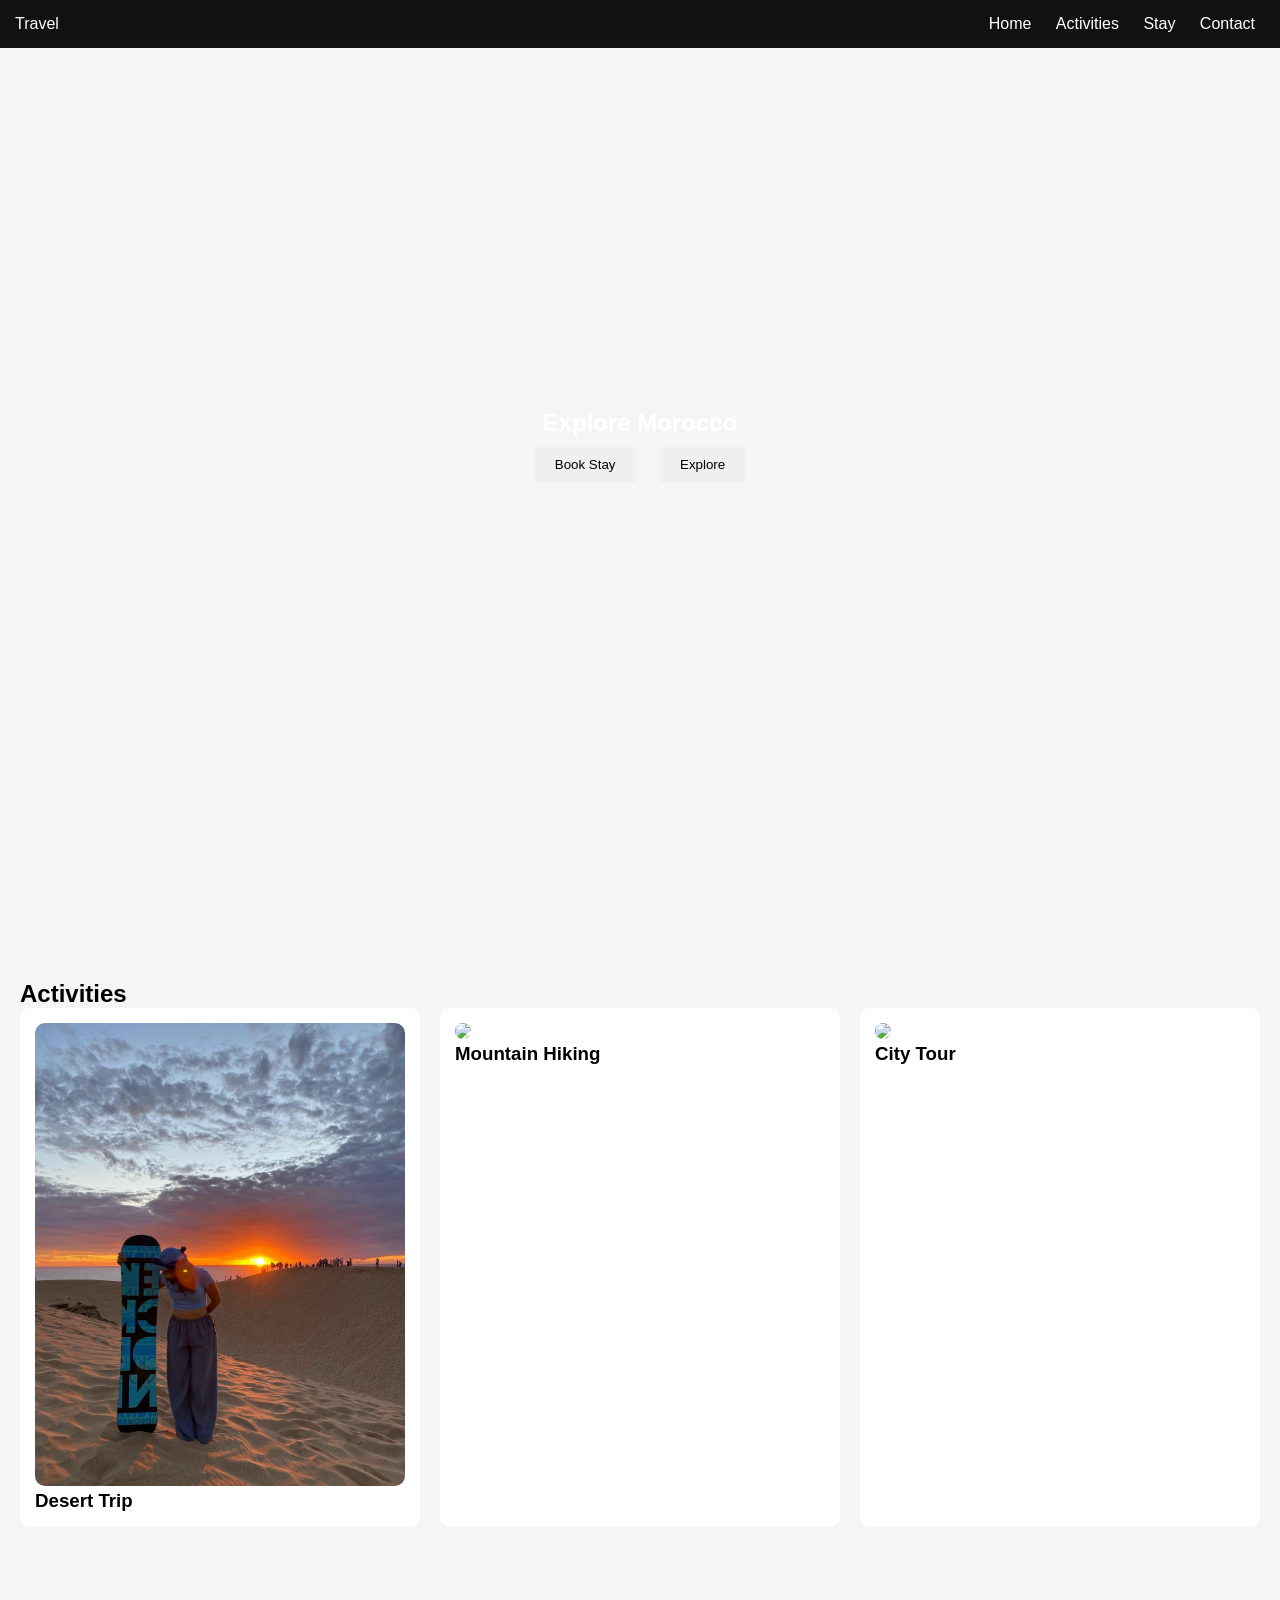
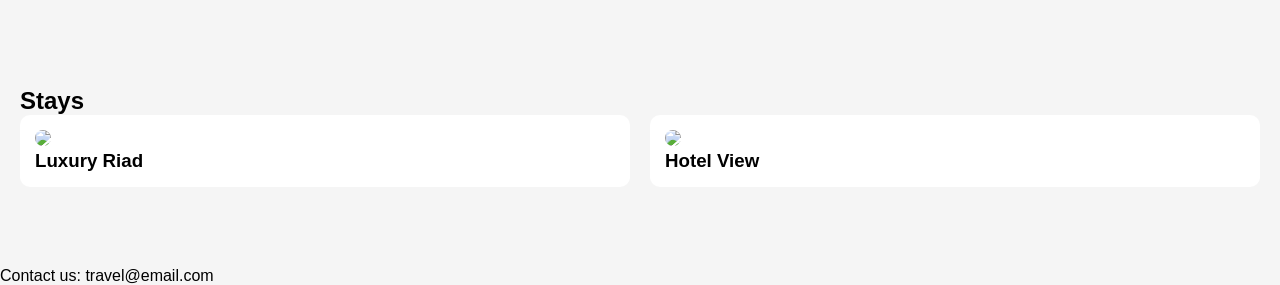
==== index.html @ 61ca1103 "Add files via upload" ====
<!DOCTYPE html>
<html lang="en">
    <head>
        <meta charset="UTF-8" />
        <meta name="viewport" content="width=device-width, initial-scale=1.0"/>
        <title>imouzzer</title>
        <link rel="stylesheet" href="style.css">
    </head>
    <body>
        
        <!-- NAVBAR -->
        <header>
            <div class="logo">Travel</div>
            <div class="menu-btn" onclick="toggleMenu()">☰</div>
            <nav id="nav">
                <a href="#home">Home</a>
                <a href="#activities">Activities</a>
                <a href="#stays">Stay</a>
                <a href="#contact">Contact</a>
            </nav>
        </header>
        
        <!-- HERO SECTION -->
        <section id="home" class="hero">
            <video autoplay muted loop class="hero-video">
                <source src="hero-video.mp4" type="video/mp4">
            </video>
        
          <div class="hero-content">
            <h1>Explore Morocco</h1>
            <button>Book Stay</button>
            <button>Explore</button>
          </div>
        </section>
        
        <!-- ACTIVITIES -->
        <section id="activities">
          <h2>Activities</h2>
          <div class="grid" id="activitiesList"></div>
        </section>
        
        <!-- STAYS -->
        <section id="stays">
          <h2>Stays</h2>
          <div class="grid" id="staysList"></div>
        </section>
        
        <!-- CONTACT -->
        <footer id="contact">
          <p>Contact us: travel@email.com</p>
        </footer>
        
        <script src="script.js"></script>
    </body>
</html>
---- style.css ----
*{
  margin:0;
  padding:0;
  box-sizing:border-box;
  font-family:Arial;
}

body{
  background:#f5f5f5;
}

/* HEADER */
header{
  display:flex;
  justify-content:space-between;
  align-items:center;
  padding:15px;
  background:#111;
  color:white;
  position:fixed;
  width:100%;
  top:0;
  z-index:1000;
}

nav a{
  color:white;
  margin:0 10px;
  text-decoration:none;
}

/* MOBILE MENU */
.menu-btn{
  display:none;
  font-size:25px;
  cursor:pointer;
}

@media(max-width:768px){
  nav{
    display:none;
    position:absolute;
    top:60px;
    right:0;
    background:#111;
    flex-direction:column;
    width:200px;
    padding:10px;
  }

  nav a{
    display:block;
    margin:10px 0;
  }

  .menu-btn{
    display:block;
  }
}

/* HERO */
.hero{
  height:100vh;
  position:relative;
  display:flex;
  align-items:center;
  justify-content:center;
  color:white;
  text-align:center;
  overflow:hidden;
}

.hero-video{
  position:absolute;
  width:100%;
  height:100%;
  object-fit:cover;
  z-index:-1;
}

.hero-content button{
  padding:10px 20px;
  margin:10px;
  border:none;
  cursor:pointer;
}

/* SECTIONS */
section{
  padding:80px 20px;
}

.grid{
  display:grid;
  grid-template-columns:repeat(auto-fit, minmax(250px,1fr));
  gap:20px;
}

.card{
  background:white;
  padding:15px;
  border-radius:10px;
}

.card img{
  width:100%;
  border-radius:10px;
}
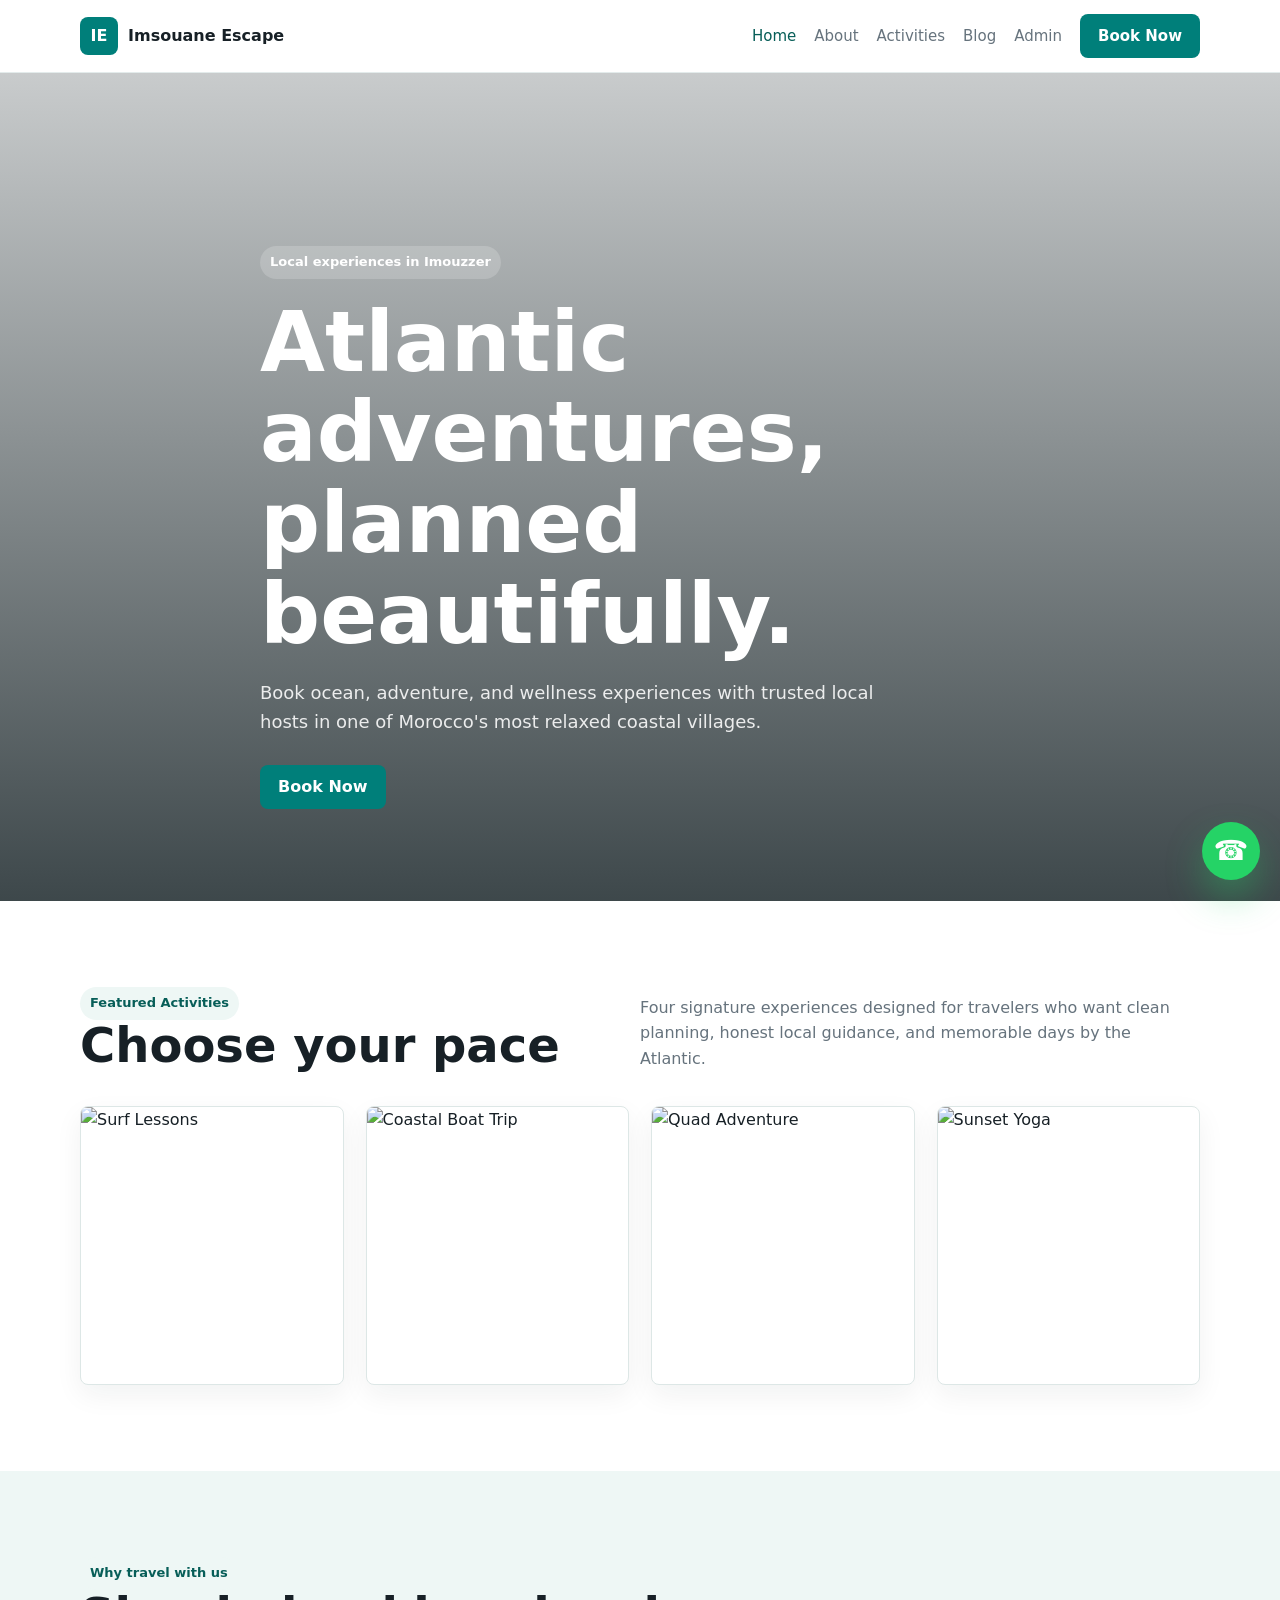
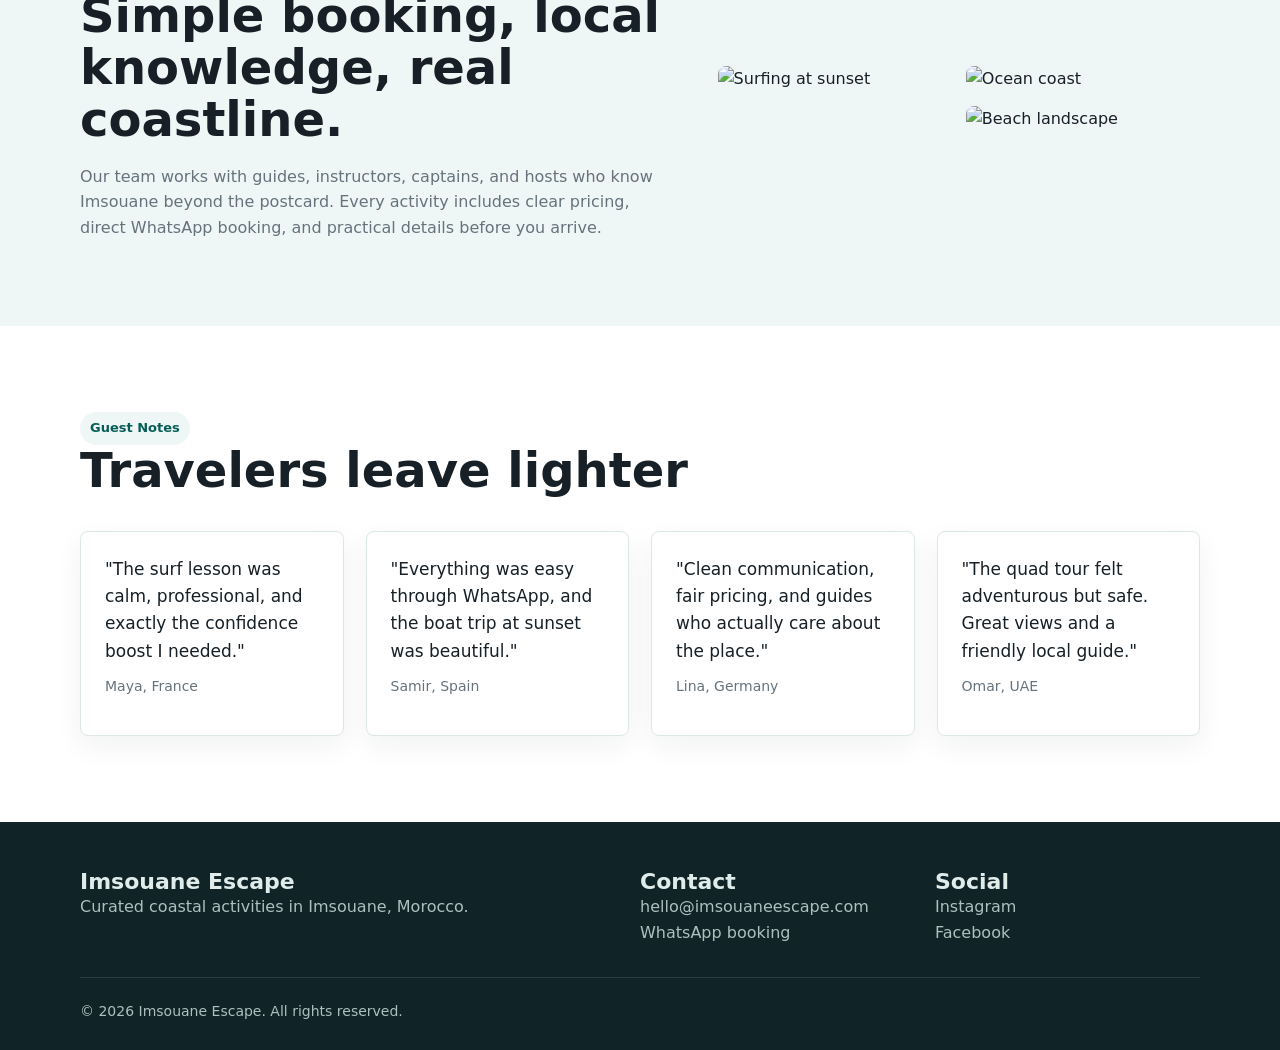
==== commit 9c45b7d9: "Add files via upload" ====
--- a/index.html
+++ b/index.html
@@ -1,55 +1,101 @@
-<!DOCTYPE html>
+<!doctype html>
 <html lang="en">
     <head>
-        <meta charset="UTF-8" />
-        <meta name="viewport" content="width=device-width, initial-scale=1.0"/>
-        <title>imouzzer</title>
-        <link rel="stylesheet" href="style.css">
+        <meta charset="utf-8">
+        <meta name="viewport" content="width=device-width, initial-scale=1">
+        <title>IMOUZZEE | Tours and Coastal Adventures</title>
+        <meta name="description" content="Book surf lessons, boat trips, quad adventures, and sunset yoga in Imsouane with local guides.">
+        <meta property="og:title" content="Imsouane Escape">
+        <meta property="og:description" content="Modern tourism experiences in Imsouane, Morocco.">
+        <meta property="og:type" content="website">
+        <link rel="preconnect" href="https://images.unsplash.com">
+        <link rel="stylesheet" href="styles.css">
     </head>
     <body>
-        
-        <!-- NAVBAR -->
-        <header>
-            <div class="logo">Travel</div>
-            <div class="menu-btn" onclick="toggleMenu()">☰</div>
-            <nav id="nav">
-                <a href="#home">Home</a>
-                <a href="#activities">Activities</a>
-                <a href="#stays">Stay</a>
-                <a href="#contact">Contact</a>
-            </nav>
+        <header class="nav">
+            <div class="container nav-inner">
+                <a class="brand" href="index.html"><span class="brand-mark">IE</span><span data-business-name>Imouzzer Escape</span></a>
+                <button class="menu-btn" aria-label="Open menu">☰</button>
+                <nav class="nav-links">
+                    <a href="index.html">Home</a>
+                    <a href="about.html">About</a>
+                    <a href="activities.html">Activities</a>
+                    <a href="blog.html">Blog</a>
+                    <a href="admin.html">Admin</a>
+                    <a class="btn" data-whatsapp target="_blank" rel="noopener">Book Now</a>
+                </nav>
+            </div>
         </header>
-        
-        <!-- HERO SECTION -->
-        <section id="home" class="hero">
-            <video autoplay muted loop class="hero-video">
-                <source src="hero-video.mp4" type="video/mp4">
-            </video>
-        
-          <div class="hero-content">
-            <h1>Explore Morocco</h1>
-            <button>Book Stay</button>
-            <button>Explore</button>
-          </div>
-        </section>
-        
-        <!-- ACTIVITIES -->
-        <section id="activities">
-          <h2>Activities</h2>
-          <div class="grid" id="activitiesList"></div>
-        </section>
-        
-        <!-- STAYS -->
-        <section id="stays">
-          <h2>Stays</h2>
-          <div class="grid" id="staysList"></div>
-        </section>
-        
-        <!-- CONTACT -->
-        <footer id="contact">
-          <p>Contact us: travel@email.com</p>
+
+        <main>
+            <section class="hero">
+                <div class="container hero-content">
+                    <span class="eyebrow">Local experiences in Imouzzer</span>
+                    <h1>Atlantic adventures, planned beautifully.</h1>
+                    <p>Book ocean, adventure, and wellness experiences with trusted local hosts in one of Morocco's most relaxed coastal villages.</p>
+                    <a class="btn" data-whatsapp target="_blank" rel="noopener">Book Now</a>
+                </div>
+            </section>
+
+            <section class="section">
+                <div class="container">
+                    <div class="section-head">
+                        <div>
+                            <span class="eyebrow">Featured Activities</span>
+                            <h2>Choose your pace</h2>
+                        </div>
+                        <p>Four signature experiences designed for travelers who want clean planning, honest local guidance, and memorable days by the Atlantic.</p>
+                    </div>
+                    <div class="grid" data-featured-activities></div>
+                </div>
+            </section>
+
+            <section class="section alt">
+                <div class="container split">
+                    <div>
+                        <span class="eyebrow">Why travel with us</span>
+                        <h2>Simple booking, local knowledge, real coastline.</h2>
+                        <p style="margin-top:18px">Our team works with guides, instructors, captains, and hosts who know Imsouane beyond the postcard. Every activity includes clear pricing, direct WhatsApp booking, and practical details before you arrive.</p>
+                    </div>
+                    <div class="image-stack fade-in">
+                        <figure><img src="https://images.unsplash.com/photo-1455729552865-3658a5d39692?auto=format&fit=crop&w=900&q=80" alt="Surfing at sunset" loading="lazy"></figure>
+                        <figure><img src="https://images.unsplash.com/photo-1507525428034-b723cf961d3e?auto=format&fit=crop&w=900&q=80" alt="Ocean coast" loading="lazy"></figure>
+                        <figure><img src="https://images.unsplash.com/photo-1520454974749-611b7248ffdb?auto=format&fit=crop&w=900&q=80" alt="Beach landscape" loading="lazy"></figure>
+                    </div>
+                </div>
+            </section>
+
+            <section class="section">
+            <div class="container">
+                <div class="section-head">
+                <div>
+                    <span class="eyebrow">Guest Notes</span>
+                    <h2>Travelers leave lighter</h2>
+                </div>
+                </div>
+                <div class="grid">
+                <article class="card testimonial fade-in"><p>"The surf lesson was calm, professional, and exactly the confidence boost I needed."</p><div class="meta">Maya, France</div></article>
+                <article class="card testimonial fade-in"><p>"Everything was easy through WhatsApp, and the boat trip at sunset was beautiful."</p><div class="meta">Samir, Spain</div></article>
+                <article class="card testimonial fade-in"><p>"Clean communication, fair pricing, and guides who actually care about the place."</p><div class="meta">Lina, Germany</div></article>
+                <article class="card testimonial fade-in"><p>"The quad tour felt adventurous but safe. Great views and a friendly local guide."</p><div class="meta">Omar, UAE</div></article>
+                </div>
+            </div>
+            </section>
+        </main>
+
+        <footer class="footer">
+            <div class="container">
+            <div class="footer-grid">
+                <div><h3 data-business-name>Imsouane Escape</h3><p>Curated coastal activities in <span data-business-location>Imsouane, Morocco</span>.</p></div>
+                <div><h3>Contact</h3><p data-business-email>hello@imsouaneescape.com</p><p><a data-whatsapp target="_blank" rel="noopener">WhatsApp booking</a></p></div>
+                <div><h3>Social</h3><p><a data-instagram>Instagram</a></p><p><a data-facebook>Facebook</a></p></div>
+            </div>
+            <div class="footer-bottom">© 2026 <span data-business-name>Imsouane Escape</span>. All rights reserved.</div>
+            </div>
         </footer>
-        
-        <script src="script.js"></script>
+
+        <a class="whatsapp-float" data-whatsapp target="_blank" rel="noopener" aria-label="Book on WhatsApp">☎</a>
+        <script src="data.js"></script>
+        <script src="app.js"></script>
     </body>
 </html>
--- a/styles.css
+++ b/styles.css
@@ -0,0 +1,589 @@
+:root {
+  --ink: #172026;
+  --muted: #66737d;
+  --line: #dde7e6;
+  --paper: #ffffff;
+  --mist: #eef7f5;
+  --ocean: #007f7a;
+  --ocean-dark: #075e58;
+  --coral: #ff7a59;
+  --sun: #f5b84b;
+  --shadow: 0 20px 50px rgba(23, 32, 38, .12);
+}
+
+* {
+  box-sizing: border-box;
+}
+
+html {
+  scroll-behavior: smooth;
+}
+
+body {
+  margin: 0;
+  color: var(--ink);
+  font-family: Inter, ui-sans-serif, system-ui, -apple-system, BlinkMacSystemFont, "Segoe UI", sans-serif;
+  background: var(--paper);
+  line-height: 1.6;
+}
+
+img {
+  display: block;
+  width: 100%;
+  height: 100%;
+  object-fit: cover;
+}
+
+a {
+  color: inherit;
+  text-decoration: none;
+}
+
+.container {
+  width: min(1120px, calc(100% - 32px));
+  margin: 0 auto;
+}
+
+.nav {
+  position: sticky;
+  top: 0;
+  z-index: 50;
+  background: rgba(255, 255, 255, .9);
+  border-bottom: 1px solid rgba(221, 231, 230, .8);
+  backdrop-filter: blur(16px);
+}
+
+.nav-inner {
+  min-height: 72px;
+  display: flex;
+  align-items: center;
+  justify-content: space-between;
+  gap: 24px;
+}
+
+.brand {
+  display: inline-flex;
+  align-items: center;
+  gap: 10px;
+  font-weight: 800;
+  letter-spacing: 0;
+}
+
+.brand-mark {
+  width: 38px;
+  height: 38px;
+  display: grid;
+  place-items: center;
+  color: #fff;
+  background: var(--ocean);
+  border-radius: 8px;
+}
+
+.nav-links {
+  display: flex;
+  align-items: center;
+  gap: 18px;
+  color: var(--muted);
+  font-size: 15px;
+}
+
+.nav-links a:hover,
+.nav-links a.active {
+  color: var(--ocean-dark);
+}
+
+.menu-btn {
+  display: none;
+  width: 42px;
+  height: 42px;
+  border: 1px solid var(--line);
+  background: #fff;
+  border-radius: 8px;
+  font-size: 22px;
+}
+
+.btn {
+  display: inline-flex;
+  align-items: center;
+  justify-content: center;
+  min-height: 44px;
+  padding: 0 18px;
+  border: 0;
+  border-radius: 8px;
+  background: var(--ocean);
+  color: #fff;
+  font-weight: 750;
+  cursor: pointer;
+  transition: transform .2s ease, background .2s ease, box-shadow .2s ease;
+}
+
+.btn:hover {
+  background: var(--ocean-dark);
+  box-shadow: 0 12px 30px rgba(0, 127, 122, .24);
+  transform: translateY(-2px);
+}
+
+.btn.secondary {
+  background: #fff;
+  color: var(--ocean-dark);
+  border: 1px solid var(--line);
+}
+
+.hero {
+  min-height: calc(100vh - 72px);
+  display: grid;
+  align-items: end;
+  color: #fff;
+  background:
+    linear-gradient(180deg, rgba(7, 20, 24, .22), rgba(7, 20, 24, .78)),
+    url("https://images.unsplash.com/photo-1519046904884-53103b34b206?auto=format&fit=crop&w=1800&q=82") center/cover;
+}
+
+.hero-content {
+  width: min(760px, 100%);
+  padding: 120px 0 92px;
+}
+
+.eyebrow {
+  display: inline-flex;
+  color: var(--ocean-dark);
+  background: var(--mist);
+  padding: 6px 10px;
+  border-radius: 999px;
+  font-size: 13px;
+  font-weight: 800;
+}
+
+.hero .eyebrow {
+  color: #fff;
+  background: rgba(255, 255, 255, .18);
+}
+
+h1,
+h2,
+h3 {
+  margin: 0;
+  line-height: 1.08;
+  letter-spacing: 0;
+}
+
+h1 {
+  margin-top: 18px;
+  font-size: clamp(42px, 8vw, 84px);
+}
+
+h2 {
+  font-size: clamp(30px, 4vw, 48px);
+}
+
+h3 {
+  font-size: 22px;
+}
+
+p {
+  margin: 0;
+  color: var(--muted);
+}
+
+.hero p {
+  max-width: 640px;
+  margin: 20px 0 28px;
+  color: rgba(255, 255, 255, .88);
+  font-size: 18px;
+}
+
+.section {
+  padding: 86px 0;
+}
+
+.section.alt {
+  background: var(--mist);
+}
+
+.section-head {
+  display: flex;
+  align-items: end;
+  justify-content: space-between;
+  gap: 28px;
+  margin-bottom: 34px;
+}
+
+.section-head p {
+  max-width: 560px;
+}
+
+.grid {
+  display: grid;
+  grid-template-columns: repeat(4, 1fr);
+  gap: 22px;
+}
+
+.card {
+  background: #fff;
+  border: 1px solid var(--line);
+  border-radius: 8px;
+  overflow: hidden;
+  box-shadow: 0 10px 28px rgba(23, 32, 38, .06);
+  transition: transform .2s ease, box-shadow .2s ease;
+}
+
+.card:hover {
+  transform: translateY(-4px);
+  box-shadow: var(--shadow);
+}
+
+.card-media {
+  aspect-ratio: 4 / 3;
+  background: var(--mist);
+}
+
+.card-body {
+  padding: 18px;
+}
+
+.meta {
+  display: flex;
+  align-items: center;
+  flex-wrap: wrap;
+  gap: 10px;
+  margin: 10px 0 14px;
+  color: var(--muted);
+  font-size: 14px;
+}
+
+.price {
+  color: var(--ocean-dark);
+  font-weight: 850;
+}
+
+.card-actions {
+  display: flex;
+  gap: 10px;
+  margin-top: 18px;
+}
+
+.card-actions .btn {
+  flex: 1;
+  padding-inline: 12px;
+}
+
+.split {
+  display: grid;
+  grid-template-columns: 1.1fr .9fr;
+  gap: 48px;
+  align-items: center;
+}
+
+.image-stack {
+  display: grid;
+  grid-template-columns: 1fr 1fr;
+  gap: 14px;
+}
+
+.image-stack figure,
+.gallery figure {
+  margin: 0;
+  overflow: hidden;
+  border-radius: 8px;
+  background: var(--mist);
+}
+
+.image-stack figure:first-child {
+  grid-row: span 2;
+}
+
+.testimonial {
+  padding: 24px;
+}
+
+.testimonial p {
+  color: var(--ink);
+  font-size: 17px;
+}
+
+.footer {
+  color: #dfecea;
+  background: #102327;
+  padding: 48px 0 28px;
+}
+
+.footer-grid {
+  display: grid;
+  grid-template-columns: 2fr 1fr 1fr;
+  gap: 30px;
+}
+
+.footer p,
+.footer a {
+  color: #aebfbd;
+}
+
+.footer-bottom {
+  margin-top: 32px;
+  padding-top: 22px;
+  border-top: 1px solid rgba(255, 255, 255, .12);
+  color: #aebfbd;
+  font-size: 14px;
+}
+
+.whatsapp-float {
+  position: fixed;
+  right: 20px;
+  bottom: 20px;
+  z-index: 80;
+  width: 58px;
+  height: 58px;
+  display: grid;
+  place-items: center;
+  border-radius: 999px;
+  background: #25d366;
+  color: #fff;
+  font-size: 28px;
+  box-shadow: 0 18px 36px rgba(37, 211, 102, .35);
+}
+
+.page-hero {
+  padding: 86px 0 46px;
+  background: var(--mist);
+}
+
+.page-hero p {
+  max-width: 720px;
+  margin-top: 16px;
+  font-size: 18px;
+}
+
+.filters {
+  display: flex;
+  flex-wrap: wrap;
+  gap: 10px;
+  margin-bottom: 26px;
+}
+
+.filter-btn {
+  min-height: 38px;
+  padding: 0 14px;
+  border: 1px solid var(--line);
+  border-radius: 999px;
+  background: #fff;
+  color: var(--muted);
+  cursor: pointer;
+}
+
+.filter-btn.active {
+  color: #fff;
+  background: var(--ocean);
+  border-color: var(--ocean);
+}
+
+.gallery {
+  display: grid;
+  grid-template-columns: 2fr 1fr 1fr;
+  gap: 14px;
+}
+
+.gallery figure {
+  aspect-ratio: 4 / 3;
+}
+
+.gallery figure:first-child {
+  grid-row: span 2;
+  aspect-ratio: auto;
+}
+
+.detail-layout {
+  display: grid;
+  grid-template-columns: minmax(0, 1fr) 340px;
+  gap: 34px;
+  align-items: start;
+}
+
+.booking-panel,
+.admin-panel {
+  position: sticky;
+  top: 92px;
+  padding: 22px;
+  border: 1px solid var(--line);
+  border-radius: 8px;
+  background: #fff;
+  box-shadow: var(--shadow);
+}
+
+.facts {
+  display: grid;
+  grid-template-columns: repeat(3, 1fr);
+  gap: 14px;
+  margin: 28px 0;
+}
+
+.fact {
+  padding: 16px;
+  border: 1px solid var(--line);
+  border-radius: 8px;
+  background: #fff;
+}
+
+.article-list {
+  display: grid;
+  grid-template-columns: repeat(3, 1fr);
+  gap: 22px;
+}
+
+.article-body {
+  max-width: 760px;
+  margin: 0 auto;
+}
+
+.article-body img {
+  height: auto;
+  max-height: 480px;
+  margin: 26px 0;
+  border-radius: 8px;
+}
+
+.article-body p {
+  margin: 18px 0;
+  font-size: 18px;
+}
+
+.admin-grid {
+  display: grid;
+  grid-template-columns: 320px 1fr;
+  gap: 24px;
+}
+
+label {
+  display: grid;
+  gap: 7px;
+  margin-bottom: 14px;
+  color: var(--ink);
+  font-weight: 750;
+}
+
+input,
+textarea,
+select {
+  width: 100%;
+  border: 1px solid var(--line);
+  border-radius: 8px;
+  padding: 11px 12px;
+  font: inherit;
+  color: var(--ink);
+  background: #fff;
+}
+
+textarea {
+  min-height: 110px;
+  resize: vertical;
+}
+
+.table {
+  width: 100%;
+  border-collapse: collapse;
+  background: #fff;
+  border: 1px solid var(--line);
+  border-radius: 8px;
+  overflow: hidden;
+}
+
+.table th,
+.table td {
+  padding: 14px;
+  border-bottom: 1px solid var(--line);
+  text-align: left;
+  vertical-align: top;
+}
+
+.table th {
+  background: var(--mist);
+  font-size: 14px;
+}
+
+.fade-in {
+  opacity: 0;
+  transform: translateY(18px);
+  transition: opacity .55s ease, transform .55s ease;
+}
+
+.fade-in.visible {
+  opacity: 1;
+  transform: none;
+}
+
+@media (max-width: 960px) {
+  .grid,
+  .article-list,
+  .facts {
+    grid-template-columns: repeat(2, 1fr);
+  }
+
+  .split,
+  .detail-layout,
+  .admin-grid,
+  .footer-grid {
+    grid-template-columns: 1fr;
+  }
+
+  .booking-panel,
+  .admin-panel {
+    position: static;
+  }
+}
+
+@media (max-width: 720px) {
+  .menu-btn {
+    display: block;
+  }
+
+  .nav-links {
+    position: absolute;
+    inset: 72px 0 auto 0;
+    display: none;
+    flex-direction: column;
+    align-items: stretch;
+    padding: 18px;
+    background: #fff;
+    border-bottom: 1px solid var(--line);
+  }
+
+  .nav-links.open {
+    display: flex;
+  }
+
+  .nav-links a,
+  .nav-links .btn {
+    width: 100%;
+  }
+
+  .hero {
+    min-height: 680px;
+  }
+
+  .section {
+    padding: 58px 0;
+  }
+
+  .section-head {
+    display: block;
+  }
+
+  .section-head .btn {
+    margin-top: 18px;
+  }
+
+  .grid,
+  .article-list,
+  .facts,
+  .gallery {
+    grid-template-columns: 1fr;
+  }
+
+  .gallery figure:first-child {
+    grid-row: auto;
+    aspect-ratio: 4 / 3;
+  }
+
+  .card-actions {
+    flex-direction: column;
+  }
+}
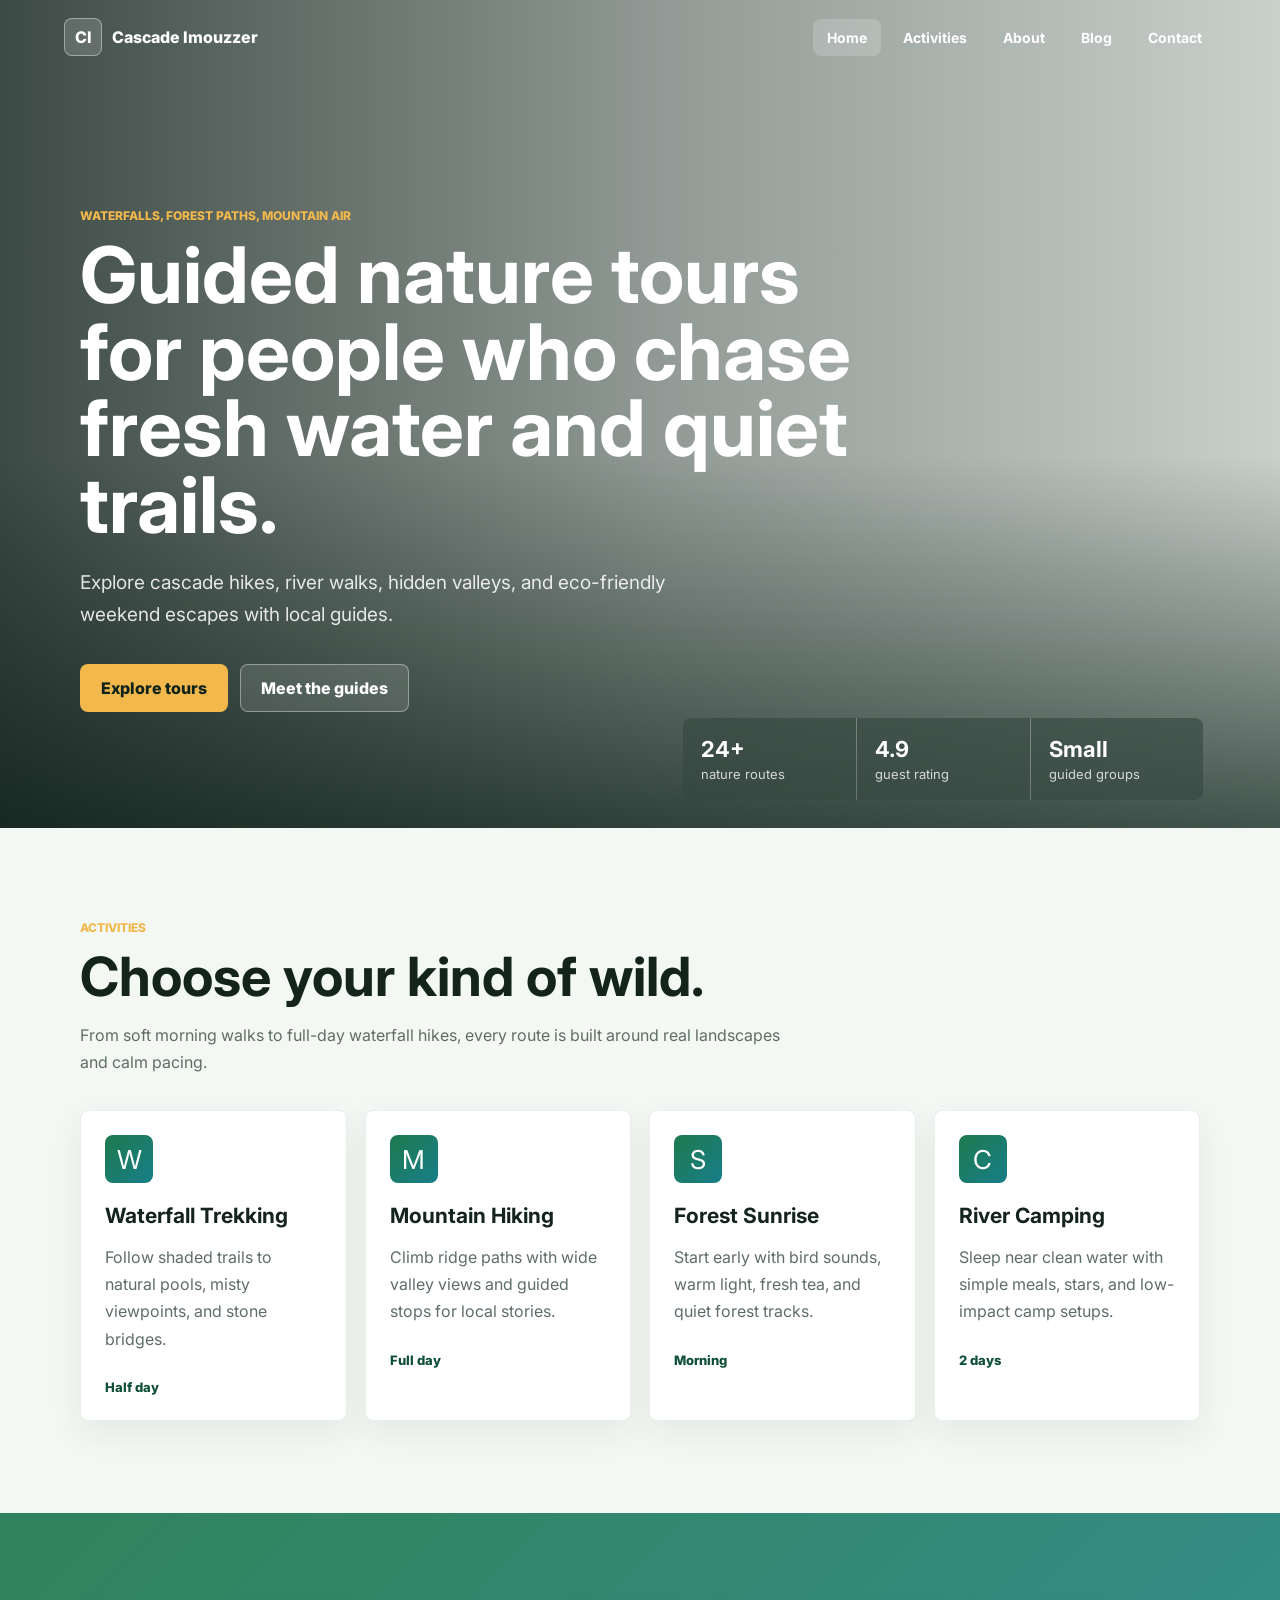
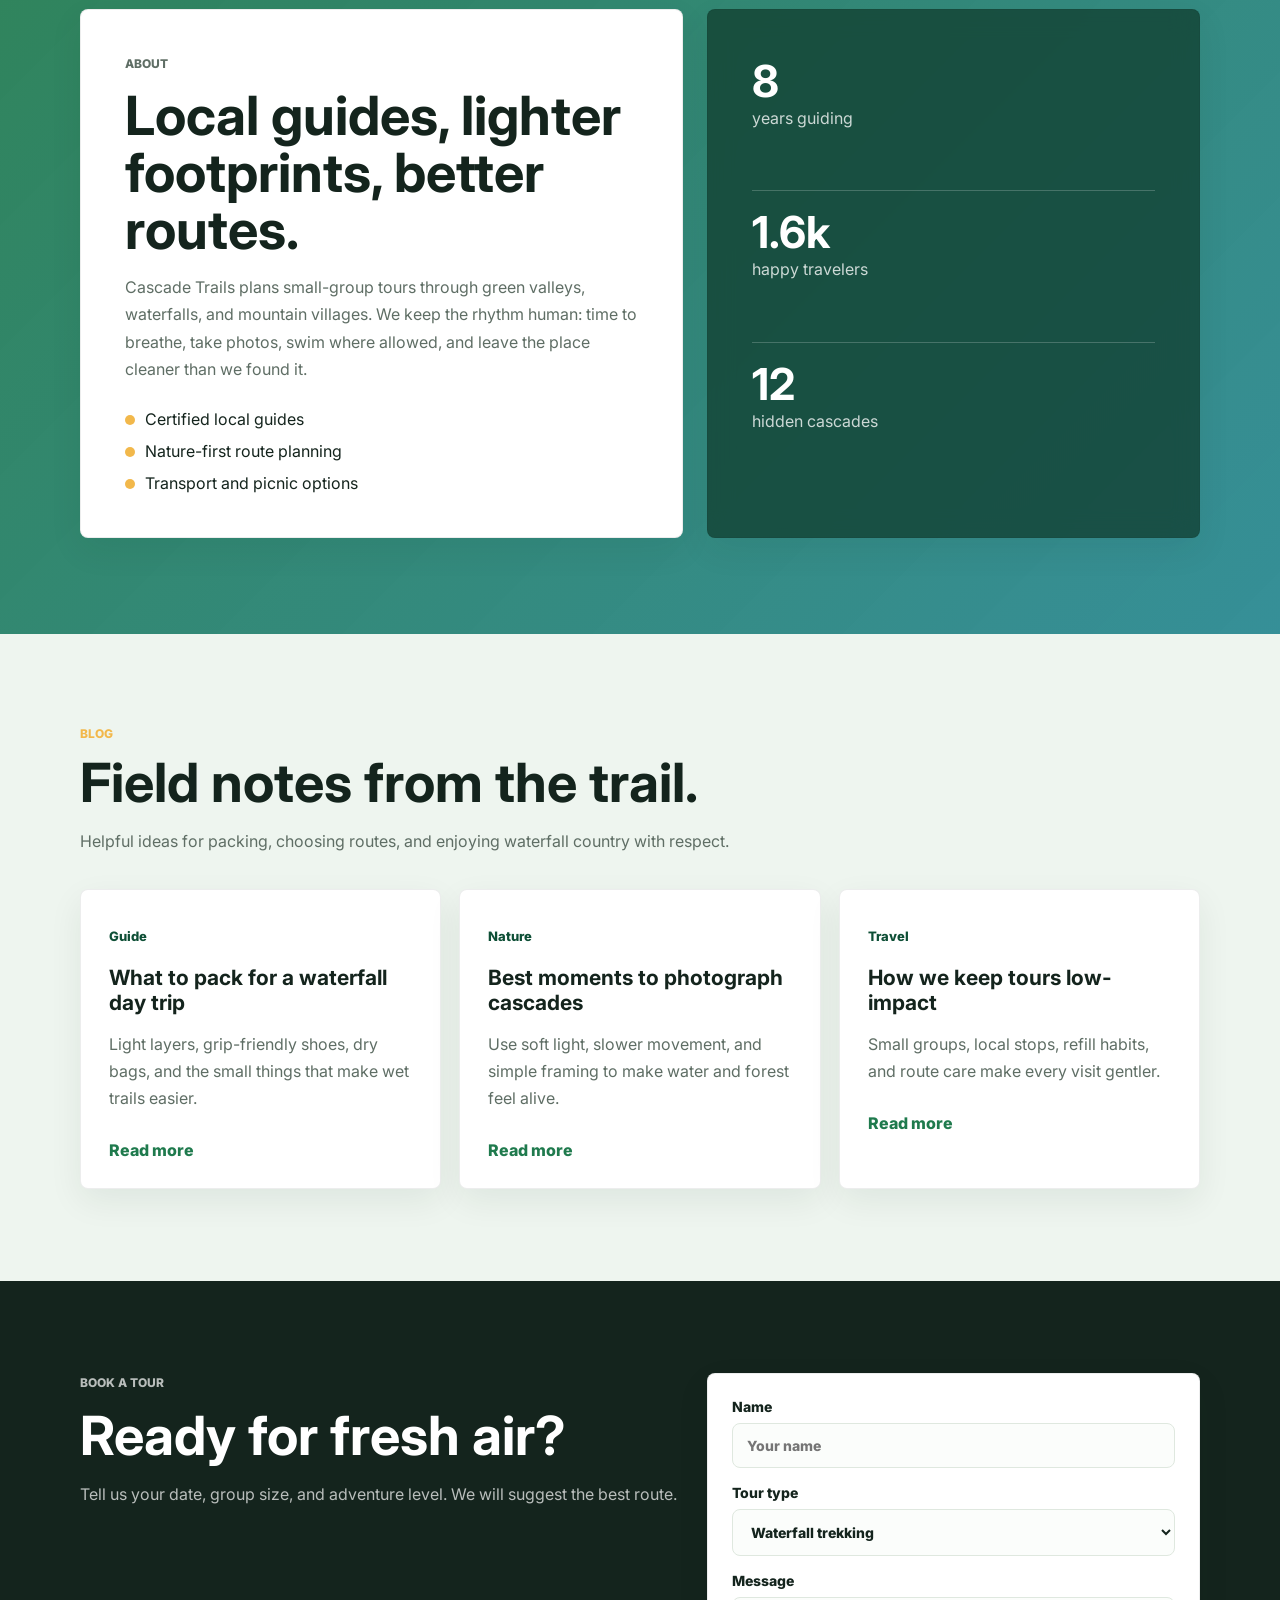
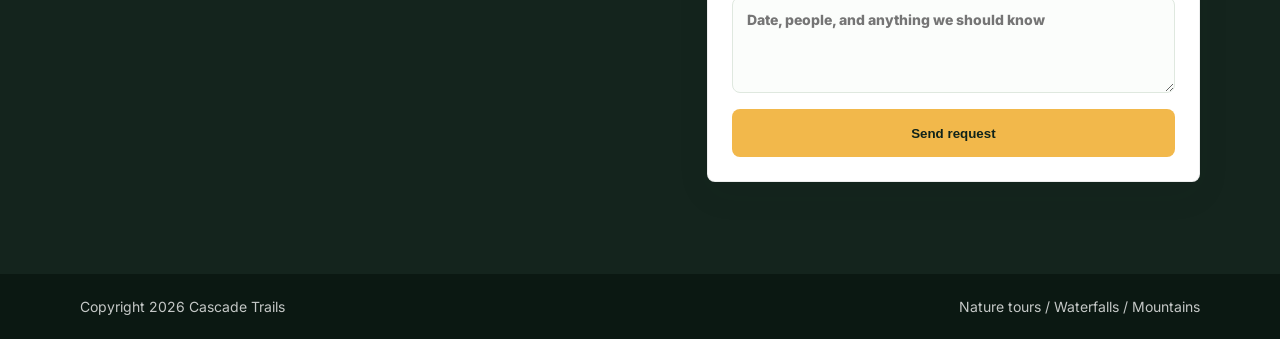
==== commit 22911eb0: "Add files via upload" ====
--- a/index.html
+++ b/index.html
@@ -1,101 +1,204 @@
-<!doctype html>
-<html lang="en">
-    <head>
-        <meta charset="utf-8">
-        <meta name="viewport" content="width=device-width, initial-scale=1">
-        <title>IMOUZZEE | Tours and Coastal Adventures</title>
-        <meta name="description" content="Book surf lessons, boat trips, quad adventures, and sunset yoga in Imsouane with local guides.">
-        <meta property="og:title" content="Imsouane Escape">
-        <meta property="og:description" content="Modern tourism experiences in Imsouane, Morocco.">
-        <meta property="og:type" content="website">
-        <link rel="preconnect" href="https://images.unsplash.com">
-        <link rel="stylesheet" href="styles.css">
-    </head>
-    <body>
-        <header class="nav">
-            <div class="container nav-inner">
-                <a class="brand" href="index.html"><span class="brand-mark">IE</span><span data-business-name>Imouzzer Escape</span></a>
-                <button class="menu-btn" aria-label="Open menu">☰</button>
-                <nav class="nav-links">
-                    <a href="index.html">Home</a>
-                    <a href="about.html">About</a>
-                    <a href="activities.html">Activities</a>
-                    <a href="blog.html">Blog</a>
-                    <a href="admin.html">Admin</a>
-                    <a class="btn" data-whatsapp target="_blank" rel="noopener">Book Now</a>
-                </nav>
-            </div>
-        </header>
-
-        <main>
-            <section class="hero">
-                <div class="container hero-content">
-                    <span class="eyebrow">Local experiences in Imouzzer</span>
-                    <h1>Atlantic adventures, planned beautifully.</h1>
-                    <p>Book ocean, adventure, and wellness experiences with trusted local hosts in one of Morocco's most relaxed coastal villages.</p>
-                    <a class="btn" data-whatsapp target="_blank" rel="noopener">Book Now</a>
-                </div>
-            </section>
-
-            <section class="section">
-                <div class="container">
-                    <div class="section-head">
-                        <div>
-                            <span class="eyebrow">Featured Activities</span>
-                            <h2>Choose your pace</h2>
-                        </div>
-                        <p>Four signature experiences designed for travelers who want clean planning, honest local guidance, and memorable days by the Atlantic.</p>
-                    </div>
-                    <div class="grid" data-featured-activities></div>
-                </div>
-            </section>
-
-            <section class="section alt">
-                <div class="container split">
-                    <div>
-                        <span class="eyebrow">Why travel with us</span>
-                        <h2>Simple booking, local knowledge, real coastline.</h2>
-                        <p style="margin-top:18px">Our team works with guides, instructors, captains, and hosts who know Imsouane beyond the postcard. Every activity includes clear pricing, direct WhatsApp booking, and practical details before you arrive.</p>
-                    </div>
-                    <div class="image-stack fade-in">
-                        <figure><img src="https://images.unsplash.com/photo-1455729552865-3658a5d39692?auto=format&fit=crop&w=900&q=80" alt="Surfing at sunset" loading="lazy"></figure>
-                        <figure><img src="https://images.unsplash.com/photo-1507525428034-b723cf961d3e?auto=format&fit=crop&w=900&q=80" alt="Ocean coast" loading="lazy"></figure>
-                        <figure><img src="https://images.unsplash.com/photo-1520454974749-611b7248ffdb?auto=format&fit=crop&w=900&q=80" alt="Beach landscape" loading="lazy"></figure>
-                    </div>
-                </div>
-            </section>
-
-            <section class="section">
-            <div class="container">
-                <div class="section-head">
-                <div>
-                    <span class="eyebrow">Guest Notes</span>
-                    <h2>Travelers leave lighter</h2>
-                </div>
-                </div>
-                <div class="grid">
-                <article class="card testimonial fade-in"><p>"The surf lesson was calm, professional, and exactly the confidence boost I needed."</p><div class="meta">Maya, France</div></article>
-                <article class="card testimonial fade-in"><p>"Everything was easy through WhatsApp, and the boat trip at sunset was beautiful."</p><div class="meta">Samir, Spain</div></article>
-                <article class="card testimonial fade-in"><p>"Clean communication, fair pricing, and guides who actually care about the place."</p><div class="meta">Lina, Germany</div></article>
-                <article class="card testimonial fade-in"><p>"The quad tour felt adventurous but safe. Great views and a friendly local guide."</p><div class="meta">Omar, UAE</div></article>
-                </div>
-            </div>
-            </section>
-        </main>
-
-        <footer class="footer">
-            <div class="container">
-            <div class="footer-grid">
-                <div><h3 data-business-name>Imsouane Escape</h3><p>Curated coastal activities in <span data-business-location>Imsouane, Morocco</span>.</p></div>
-                <div><h3>Contact</h3><p data-business-email>hello@imsouaneescape.com</p><p><a data-whatsapp target="_blank" rel="noopener">WhatsApp booking</a></p></div>
-                <div><h3>Social</h3><p><a data-instagram>Instagram</a></p><p><a data-facebook>Facebook</a></p></div>
-            </div>
-            <div class="footer-bottom">© 2026 <span data-business-name>Imsouane Escape</span>. All rights reserved.</div>
-            </div>
-        </footer>
-
-        <a class="whatsapp-float" data-whatsapp target="_blank" rel="noopener" aria-label="Book on WhatsApp">☎</a>
-        <script src="data.js"></script>
-        <script src="app.js"></script>
-    </body>
-</html>+<!DOCTYPE html>
+<html lang="en">
+<head>
+  <meta charset="UTF-8">
+  <meta name="viewport" content="width=device-width, initial-scale=1.0">
+  <title>Cascade Imouzzer | Nature Tours</title>
+  <link rel="preconnect" href="https://fonts.googleapis.com">
+  <link rel="preconnect" href="https://fonts.gstatic.com" crossorigin>
+  <link href="https://fonts.googleapis.com/css2?family=Inter:wght@400;500;600;700;800&display=swap" rel="stylesheet">
+  <link rel="stylesheet" href="styles.css">
+</head>
+<body data-page="home">
+  <header class="site-header" data-header>
+    <a class="brand" href="#home" aria-label="Cascade Imouzzer home">
+      <span class="brand-mark">CI</span>
+      <span>Cascade Imouzzer</span>
+    </a>
+
+    <button class="menu-toggle" type="button" aria-label="Open menu" aria-expanded="false" data-menu-toggle>
+      <span></span>
+      <span></span>
+      <span></span>
+    </button>
+
+    <nav class="main-nav" data-nav>
+      <a href="index.html" data-page-link="home">Home</a>
+      <a href="activities.html" data-page-link="activities">Activities</a>
+      <a href="about.html" data-page-link="about">About</a>
+      <a href="blog.html" data-page-link="blog">Blog</a>
+      <a href="contact.html" data-page-link="contact">Contact</a>
+    </nav>
+  </header>
+
+  <main>
+    <section class="hero section" id="home">
+      <div class="hero-media" aria-hidden="true"></div>
+      <div class="hero-overlay" aria-hidden="true"></div>
+      <div class="container hero-content">
+        <p class="eyebrow">Waterfalls, forest paths, mountain air</p>
+        <h1>Guided nature tours for people who chase fresh water and quiet trails.</h1>
+        <p class="hero-copy">
+          Explore cascade hikes, river walks, hidden valleys, and eco-friendly weekend escapes with local guides.
+        </p>
+        <div class="hero-actions">
+          <a class="btn primary" href="activities.html">Explore tours</a>
+          <a class="btn ghost" href="about.html">Meet the guides</a>
+        </div>
+      </div>
+      <div class="trip-strip" aria-label="Tour highlights">
+        <div>
+          <strong>24+</strong>
+          <span>nature routes</span>
+        </div>
+        <div>
+          <strong>4.9</strong>
+          <span>guest rating</span>
+        </div>
+        <div>
+          <strong>Small</strong>
+          <span>guided groups</span>
+        </div>
+      </div>
+    </section>
+
+    <section class="section activities" id="activities">
+      <div class="container">
+        <div class="section-heading">
+          <p class="eyebrow">Activities</p>
+          <h2>Choose your kind of wild.</h2>
+          <p>From soft morning walks to full-day waterfall hikes, every route is built around real landscapes and calm pacing.</p>
+        </div>
+
+        <div class="activity-grid">
+          <article class="activity-card">
+            <div class="activity-icon">W</div>
+            <h3>Waterfall Trekking</h3>
+            <p>Follow shaded trails to natural pools, misty viewpoints, and stone bridges.</p>
+            <span>Half day</span>
+          </article>
+          <article class="activity-card">
+            <div class="activity-icon">M</div>
+            <h3>Mountain Hiking</h3>
+            <p>Climb ridge paths with wide valley views and guided stops for local stories.</p>
+            <span>Full day</span>
+          </article>
+          <article class="activity-card">
+            <div class="activity-icon">S</div>
+            <h3>Forest Sunrise</h3>
+            <p>Start early with bird sounds, warm light, fresh tea, and quiet forest tracks.</p>
+            <span>Morning</span>
+          </article>
+          <article class="activity-card">
+            <div class="activity-icon">C</div>
+            <h3>River Camping</h3>
+            <p>Sleep near clean water with simple meals, stars, and low-impact camp setups.</p>
+            <span>2 days</span>
+          </article>
+        </div>
+      </div>
+    </section>
+
+    <section class="section about" id="about">
+      <div class="container about-layout">
+        <div class="about-panel">
+          <p class="eyebrow">About</p>
+          <h2>Local guides, lighter footprints, better routes.</h2>
+          <p>
+            Cascade Trails plans small-group tours through green valleys, waterfalls, and mountain villages. We keep the rhythm human: time to breathe, take photos, swim where allowed, and leave the place cleaner than we found it.
+          </p>
+          <ul class="check-list">
+            <li>Certified local guides</li>
+            <li>Nature-first route planning</li>
+            <li>Transport and picnic options</li>
+          </ul>
+        </div>
+        <div class="stats-panel">
+          <div>
+            <strong>8</strong>
+            <span>years guiding</span>
+          </div>
+          <div>
+            <strong>1.6k</strong>
+            <span>happy travelers</span>
+          </div>
+          <div>
+            <strong>12</strong>
+            <span>hidden cascades</span>
+          </div>
+        </div>
+      </div>
+    </section>
+
+    <section class="section blog" id="blog">
+      <div class="container">
+        <div class="section-heading">
+          <p class="eyebrow">Blog</p>
+          <h2>Field notes from the trail.</h2>
+          <p>Helpful ideas for packing, choosing routes, and enjoying waterfall country with respect.</p>
+        </div>
+
+        <div class="blog-grid">
+          <article class="post-card">
+            <span>Guide</span>
+            <h3>What to pack for a waterfall day trip</h3>
+            <p>Light layers, grip-friendly shoes, dry bags, and the small things that make wet trails easier.</p>
+            <a href="blog.html">Read more</a>
+          </article>
+          <article class="post-card">
+            <span>Nature</span>
+            <h3>Best moments to photograph cascades</h3>
+            <p>Use soft light, slower movement, and simple framing to make water and forest feel alive.</p>
+            <a href="blog.html">Read more</a>
+          </article>
+          <article class="post-card">
+            <span>Travel</span>
+            <h3>How we keep tours low-impact</h3>
+            <p>Small groups, local stops, refill habits, and route care make every visit gentler.</p>
+            <a href="blog.html">Read more</a>
+          </article>
+        </div>
+      </div>
+    </section>
+
+    <section class="section contact" id="contact">
+      <div class="container contact-layout">
+        <div>
+          <p class="eyebrow">Book a tour</p>
+          <h2>Ready for fresh air?</h2>
+          <p>Tell us your date, group size, and adventure level. We will suggest the best route.</p>
+        </div>
+        <form class="booking-form">
+          <label>
+            Name
+            <input type="text" name="name" placeholder="Your name">
+          </label>
+          <label>
+            Tour type
+            <select name="tour">
+              <option>Waterfall trekking</option>
+              <option>Mountain hiking</option>
+              <option>Forest sunrise</option>
+              <option>River camping</option>
+            </select>
+          </label>
+          <label>
+            Message
+            <textarea name="message" rows="4" placeholder="Date, people, and anything we should know"></textarea>
+          </label>
+          <button class="btn primary" type="submit">Send request</button>
+        </form>
+      </div>
+    </section>
+  </main>
+
+  <footer class="site-footer">
+    <div class="container footer-inner">
+      <span>Copyright 2026 Cascade Trails</span>
+      <span>Nature tours / Waterfalls / Mountains</span>
+    </div>
+  </footer>
+
+  <script src="script.js"></script>
+</body>
+</html>
--- a/styles.css
+++ b/styles.css
@@ -1,589 +1,641 @@
-:root {
-  --ink: #172026;
-  --muted: #66737d;
-  --line: #dde7e6;
-  --paper: #ffffff;
-  --mist: #eef7f5;
-  --ocean: #007f7a;
-  --ocean-dark: #075e58;
-  --coral: #ff7a59;
-  --sun: #f5b84b;
-  --shadow: 0 20px 50px rgba(23, 32, 38, .12);
-}
-
-* {
-  box-sizing: border-box;
-}
-
-html {
-  scroll-behavior: smooth;
-}
-
-body {
-  margin: 0;
-  color: var(--ink);
-  font-family: Inter, ui-sans-serif, system-ui, -apple-system, BlinkMacSystemFont, "Segoe UI", sans-serif;
-  background: var(--paper);
-  line-height: 1.6;
-}
-
-img {
-  display: block;
-  width: 100%;
-  height: 100%;
-  object-fit: cover;
-}
-
-a {
-  color: inherit;
-  text-decoration: none;
-}
-
-.container {
-  width: min(1120px, calc(100% - 32px));
-  margin: 0 auto;
-}
-
-.nav {
-  position: sticky;
-  top: 0;
-  z-index: 50;
-  background: rgba(255, 255, 255, .9);
-  border-bottom: 1px solid rgba(221, 231, 230, .8);
-  backdrop-filter: blur(16px);
-}
-
-.nav-inner {
-  min-height: 72px;
-  display: flex;
-  align-items: center;
-  justify-content: space-between;
-  gap: 24px;
-}
-
-.brand {
-  display: inline-flex;
-  align-items: center;
-  gap: 10px;
-  font-weight: 800;
-  letter-spacing: 0;
-}
-
-.brand-mark {
-  width: 38px;
-  height: 38px;
-  display: grid;
-  place-items: center;
-  color: #fff;
-  background: var(--ocean);
-  border-radius: 8px;
-}
-
-.nav-links {
-  display: flex;
-  align-items: center;
-  gap: 18px;
-  color: var(--muted);
-  font-size: 15px;
-}
-
-.nav-links a:hover,
-.nav-links a.active {
-  color: var(--ocean-dark);
-}
-
-.menu-btn {
-  display: none;
-  width: 42px;
-  height: 42px;
-  border: 1px solid var(--line);
-  background: #fff;
-  border-radius: 8px;
-  font-size: 22px;
-}
-
-.btn {
-  display: inline-flex;
-  align-items: center;
-  justify-content: center;
-  min-height: 44px;
-  padding: 0 18px;
-  border: 0;
-  border-radius: 8px;
-  background: var(--ocean);
-  color: #fff;
-  font-weight: 750;
-  cursor: pointer;
-  transition: transform .2s ease, background .2s ease, box-shadow .2s ease;
-}
-
-.btn:hover {
-  background: var(--ocean-dark);
-  box-shadow: 0 12px 30px rgba(0, 127, 122, .24);
-  transform: translateY(-2px);
-}
-
-.btn.secondary {
-  background: #fff;
-  color: var(--ocean-dark);
-  border: 1px solid var(--line);
-}
-
-.hero {
-  min-height: calc(100vh - 72px);
-  display: grid;
-  align-items: end;
-  color: #fff;
-  background:
-    linear-gradient(180deg, rgba(7, 20, 24, .22), rgba(7, 20, 24, .78)),
-    url("https://images.unsplash.com/photo-1519046904884-53103b34b206?auto=format&fit=crop&w=1800&q=82") center/cover;
-}
-
-.hero-content {
-  width: min(760px, 100%);
-  padding: 120px 0 92px;
-}
-
-.eyebrow {
-  display: inline-flex;
-  color: var(--ocean-dark);
-  background: var(--mist);
-  padding: 6px 10px;
-  border-radius: 999px;
-  font-size: 13px;
-  font-weight: 800;
-}
-
-.hero .eyebrow {
-  color: #fff;
-  background: rgba(255, 255, 255, .18);
-}
-
-h1,
-h2,
-h3 {
-  margin: 0;
-  line-height: 1.08;
-  letter-spacing: 0;
-}
-
-h1 {
-  margin-top: 18px;
-  font-size: clamp(42px, 8vw, 84px);
-}
-
-h2 {
-  font-size: clamp(30px, 4vw, 48px);
-}
-
-h3 {
-  font-size: 22px;
-}
-
-p {
-  margin: 0;
-  color: var(--muted);
-}
-
-.hero p {
-  max-width: 640px;
-  margin: 20px 0 28px;
-  color: rgba(255, 255, 255, .88);
-  font-size: 18px;
-}
-
-.section {
-  padding: 86px 0;
-}
-
-.section.alt {
-  background: var(--mist);
-}
-
-.section-head {
-  display: flex;
-  align-items: end;
-  justify-content: space-between;
-  gap: 28px;
-  margin-bottom: 34px;
-}
-
-.section-head p {
-  max-width: 560px;
-}
-
-.grid {
-  display: grid;
-  grid-template-columns: repeat(4, 1fr);
-  gap: 22px;
-}
-
-.card {
-  background: #fff;
-  border: 1px solid var(--line);
-  border-radius: 8px;
-  overflow: hidden;
-  box-shadow: 0 10px 28px rgba(23, 32, 38, .06);
-  transition: transform .2s ease, box-shadow .2s ease;
-}
-
-.card:hover {
-  transform: translateY(-4px);
-  box-shadow: var(--shadow);
-}
-
-.card-media {
-  aspect-ratio: 4 / 3;
-  background: var(--mist);
-}
-
-.card-body {
-  padding: 18px;
-}
-
-.meta {
-  display: flex;
-  align-items: center;
-  flex-wrap: wrap;
-  gap: 10px;
-  margin: 10px 0 14px;
-  color: var(--muted);
-  font-size: 14px;
-}
-
-.price {
-  color: var(--ocean-dark);
-  font-weight: 850;
-}
-
-.card-actions {
-  display: flex;
-  gap: 10px;
-  margin-top: 18px;
-}
-
-.card-actions .btn {
-  flex: 1;
-  padding-inline: 12px;
-}
-
-.split {
-  display: grid;
-  grid-template-columns: 1.1fr .9fr;
-  gap: 48px;
-  align-items: center;
-}
-
-.image-stack {
-  display: grid;
-  grid-template-columns: 1fr 1fr;
-  gap: 14px;
-}
-
-.image-stack figure,
-.gallery figure {
-  margin: 0;
-  overflow: hidden;
-  border-radius: 8px;
-  background: var(--mist);
-}
-
-.image-stack figure:first-child {
-  grid-row: span 2;
-}
-
-.testimonial {
-  padding: 24px;
-}
-
-.testimonial p {
-  color: var(--ink);
-  font-size: 17px;
-}
-
-.footer {
-  color: #dfecea;
-  background: #102327;
-  padding: 48px 0 28px;
-}
-
-.footer-grid {
-  display: grid;
-  grid-template-columns: 2fr 1fr 1fr;
-  gap: 30px;
-}
-
-.footer p,
-.footer a {
-  color: #aebfbd;
-}
-
-.footer-bottom {
-  margin-top: 32px;
-  padding-top: 22px;
-  border-top: 1px solid rgba(255, 255, 255, .12);
-  color: #aebfbd;
-  font-size: 14px;
-}
-
-.whatsapp-float {
-  position: fixed;
-  right: 20px;
-  bottom: 20px;
-  z-index: 80;
-  width: 58px;
-  height: 58px;
-  display: grid;
-  place-items: center;
-  border-radius: 999px;
-  background: #25d366;
-  color: #fff;
-  font-size: 28px;
-  box-shadow: 0 18px 36px rgba(37, 211, 102, .35);
-}
-
-.page-hero {
-  padding: 86px 0 46px;
-  background: var(--mist);
-}
-
-.page-hero p {
-  max-width: 720px;
-  margin-top: 16px;
-  font-size: 18px;
-}
-
-.filters {
-  display: flex;
-  flex-wrap: wrap;
-  gap: 10px;
-  margin-bottom: 26px;
-}
-
-.filter-btn {
-  min-height: 38px;
-  padding: 0 14px;
-  border: 1px solid var(--line);
-  border-radius: 999px;
-  background: #fff;
-  color: var(--muted);
-  cursor: pointer;
-}
-
-.filter-btn.active {
-  color: #fff;
-  background: var(--ocean);
-  border-color: var(--ocean);
-}
-
-.gallery {
-  display: grid;
-  grid-template-columns: 2fr 1fr 1fr;
-  gap: 14px;
-}
-
-.gallery figure {
-  aspect-ratio: 4 / 3;
-}
-
-.gallery figure:first-child {
-  grid-row: span 2;
-  aspect-ratio: auto;
-}
-
-.detail-layout {
-  display: grid;
-  grid-template-columns: minmax(0, 1fr) 340px;
-  gap: 34px;
-  align-items: start;
-}
-
-.booking-panel,
-.admin-panel {
-  position: sticky;
-  top: 92px;
-  padding: 22px;
-  border: 1px solid var(--line);
-  border-radius: 8px;
-  background: #fff;
-  box-shadow: var(--shadow);
-}
-
-.facts {
-  display: grid;
-  grid-template-columns: repeat(3, 1fr);
-  gap: 14px;
-  margin: 28px 0;
-}
-
-.fact {
-  padding: 16px;
-  border: 1px solid var(--line);
-  border-radius: 8px;
-  background: #fff;
-}
-
-.article-list {
-  display: grid;
-  grid-template-columns: repeat(3, 1fr);
-  gap: 22px;
-}
-
-.article-body {
-  max-width: 760px;
-  margin: 0 auto;
-}
-
-.article-body img {
-  height: auto;
-  max-height: 480px;
-  margin: 26px 0;
-  border-radius: 8px;
-}
-
-.article-body p {
-  margin: 18px 0;
-  font-size: 18px;
-}
-
-.admin-grid {
-  display: grid;
-  grid-template-columns: 320px 1fr;
-  gap: 24px;
-}
-
-label {
-  display: grid;
-  gap: 7px;
-  margin-bottom: 14px;
-  color: var(--ink);
-  font-weight: 750;
-}
-
-input,
-textarea,
-select {
-  width: 100%;
-  border: 1px solid var(--line);
-  border-radius: 8px;
-  padding: 11px 12px;
-  font: inherit;
-  color: var(--ink);
-  background: #fff;
-}
-
-textarea {
-  min-height: 110px;
-  resize: vertical;
-}
-
-.table {
-  width: 100%;
-  border-collapse: collapse;
-  background: #fff;
-  border: 1px solid var(--line);
-  border-radius: 8px;
-  overflow: hidden;
-}
-
-.table th,
-.table td {
-  padding: 14px;
-  border-bottom: 1px solid var(--line);
-  text-align: left;
-  vertical-align: top;
-}
-
-.table th {
-  background: var(--mist);
-  font-size: 14px;
-}
-
-.fade-in {
-  opacity: 0;
-  transform: translateY(18px);
-  transition: opacity .55s ease, transform .55s ease;
-}
-
-.fade-in.visible {
-  opacity: 1;
-  transform: none;
-}
-
-@media (max-width: 960px) {
-  .grid,
-  .article-list,
-  .facts {
-    grid-template-columns: repeat(2, 1fr);
-  }
-
-  .split,
-  .detail-layout,
-  .admin-grid,
-  .footer-grid {
-    grid-template-columns: 1fr;
-  }
-
-  .booking-panel,
-  .admin-panel {
-    position: static;
-  }
-}
-
-@media (max-width: 720px) {
-  .menu-btn {
-    display: block;
-  }
-
-  .nav-links {
-    position: absolute;
-    inset: 72px 0 auto 0;
-    display: none;
-    flex-direction: column;
-    align-items: stretch;
-    padding: 18px;
-    background: #fff;
-    border-bottom: 1px solid var(--line);
-  }
-
-  .nav-links.open {
-    display: flex;
-  }
-
-  .nav-links a,
-  .nav-links .btn {
-    width: 100%;
-  }
-
-  .hero {
-    min-height: 680px;
-  }
-
-  .section {
-    padding: 58px 0;
-  }
-
-  .section-head {
-    display: block;
-  }
-
-  .section-head .btn {
-    margin-top: 18px;
-  }
-
-  .grid,
-  .article-list,
-  .facts,
-  .gallery {
-    grid-template-columns: 1fr;
-  }
-
-  .gallery figure:first-child {
-    grid-row: auto;
-    aspect-ratio: 4 / 3;
-  }
-
-  .card-actions {
-    flex-direction: column;
-  }
-}+:root {
+  --ink: #14241d;
+  --muted: #5f6e65;
+  --leaf: #1f7a4d;
+  --leaf-dark: #0e4f36;
+  --water: #177e89;
+  --sun: #f2b84b;
+  --mist: #f4f8f4;
+  --stone: #d7d2c5;
+  --white: #ffffff;
+  --shadow: 0 20px 55px rgba(18, 39, 30, 0.16);
+}
+
+* {
+  box-sizing: border-box;
+}
+
+html {
+  scroll-behavior: smooth;
+}
+
+body {
+  margin: 0;
+  font-family: "Inter", Arial, sans-serif;
+  color: var(--ink);
+  background: var(--mist);
+}
+
+a {
+  color: inherit;
+  text-decoration: none;
+}
+
+.container {
+  width: min(1120px, calc(100% - 40px));
+  margin: 0 auto;
+}
+
+.site-header {
+  position: fixed;
+  inset: 0 0 auto 0;
+  z-index: 20;
+  display: flex;
+  align-items: center;
+  justify-content: space-between;
+  padding: 18px clamp(20px, 5vw, 64px);
+  color: var(--white);
+  transition: background 220ms ease, box-shadow 220ms ease, padding 220ms ease;
+}
+
+.site-header.scrolled {
+  padding-block: 12px;
+  color: var(--ink);
+  background: rgba(255, 255, 255, 0.92);
+  box-shadow: 0 10px 35px rgba(20, 36, 29, 0.1);
+  backdrop-filter: blur(14px);
+}
+
+.brand,
+.main-nav,
+.hero-actions,
+.footer-inner {
+  display: flex;
+  align-items: center;
+}
+
+.brand {
+  gap: 10px;
+  font-weight: 800;
+  letter-spacing: 0;
+}
+
+.brand-mark {
+  display: grid;
+  place-items: center;
+  width: 38px;
+  height: 38px;
+  border: 1px solid rgba(255, 255, 255, 0.4);
+  border-radius: 8px;
+  background: rgba(255, 255, 255, 0.15);
+}
+
+.site-header.scrolled .brand-mark {
+  color: var(--white);
+  border-color: transparent;
+  background: var(--leaf-dark);
+}
+
+.main-nav {
+  gap: 8px;
+}
+
+.main-nav a {
+  padding: 10px 14px;
+  border-radius: 8px;
+  font-weight: 700;
+  font-size: 14px;
+}
+
+.main-nav a:hover,
+.main-nav a.active {
+  background: rgba(255, 255, 255, 0.18);
+}
+
+.site-header.scrolled .main-nav a:hover,
+.site-header.scrolled .main-nav a.active {
+  background: #e8f1e9;
+}
+
+.menu-toggle {
+  display: none;
+  width: 42px;
+  height: 42px;
+  border: 0;
+  border-radius: 8px;
+  background: rgba(255, 255, 255, 0.18);
+  cursor: pointer;
+}
+
+.menu-toggle span {
+  display: block;
+  width: 20px;
+  height: 2px;
+  margin: 5px auto;
+  background: currentColor;
+}
+
+.hero {
+  position: relative;
+  min-height: 92vh;
+  display: grid;
+  align-items: center;
+  overflow: hidden;
+  color: var(--white);
+}
+
+.page-hero {
+  position: relative;
+  min-height: 48vh;
+  display: grid;
+  align-items: end;
+  padding: 130px 0 70px;
+  color: var(--white);
+  overflow: hidden;
+}
+
+.page-hero::before,
+.page-hero::after {
+  content: "";
+  position: absolute;
+  inset: 0;
+}
+
+.page-hero::before {
+  background: url("assets/waterfall-hero.png") center / cover no-repeat;
+}
+
+.page-hero::after {
+  background: linear-gradient(90deg, rgba(9, 25, 19, 0.82), rgba(9, 25, 19, 0.34));
+}
+
+.page-hero .container {
+  position: relative;
+  z-index: 1;
+}
+
+.page-hero h1 {
+  max-width: 760px;
+}
+
+.hero-media,
+.hero-overlay {
+  position: absolute;
+  inset: 0;
+}
+
+.hero-media {
+  background: url("assets/waterfall-hero.png") center / cover no-repeat;
+  transform: scale(1.03);
+}
+
+.hero-overlay {
+  background:
+    linear-gradient(90deg, rgba(9, 25, 19, 0.78), rgba(9, 25, 19, 0.42) 52%, rgba(9, 25, 19, 0.18)),
+    linear-gradient(0deg, rgba(13, 37, 28, 0.72), transparent 45%);
+}
+
+.hero-content {
+  position: relative;
+  z-index: 2;
+  padding-top: 92px;
+}
+
+.eyebrow {
+  margin: 0 0 14px;
+  color: var(--sun);
+  font-weight: 800;
+  text-transform: uppercase;
+  font-size: 12px;
+  letter-spacing: 0;
+}
+
+h1,
+h2,
+h3,
+p {
+  overflow-wrap: anywhere;
+}
+
+h1 {
+  max-width: 820px;
+  margin: 0;
+  font-size: clamp(44px, 7vw, 78px);
+  line-height: 0.98;
+  letter-spacing: 0;
+}
+
+.hero-copy {
+  max-width: 600px;
+  margin: 24px 0 0;
+  color: rgba(255, 255, 255, 0.86);
+  font-size: 19px;
+  line-height: 1.7;
+}
+
+.hero-actions {
+  flex-wrap: wrap;
+  gap: 12px;
+  margin-top: 32px;
+}
+
+.btn {
+  display: inline-flex;
+  align-items: center;
+  justify-content: center;
+  min-height: 48px;
+  padding: 0 20px;
+  border: 1px solid transparent;
+  border-radius: 8px;
+  font-weight: 800;
+  cursor: pointer;
+}
+
+.btn.primary {
+  color: #10231a;
+  background: var(--sun);
+}
+
+.btn.ghost {
+  color: var(--white);
+  border-color: rgba(255, 255, 255, 0.38);
+  background: rgba(255, 255, 255, 0.12);
+}
+
+.trip-strip {
+  position: absolute;
+  right: clamp(20px, 6vw, 80px);
+  bottom: 28px;
+  z-index: 3;
+  display: grid;
+  grid-template-columns: repeat(3, minmax(110px, 1fr));
+  gap: 1px;
+  width: min(520px, calc(100% - 40px));
+  overflow: hidden;
+  border-radius: 8px;
+  background: rgba(255, 255, 255, 0.22);
+  backdrop-filter: blur(16px);
+}
+
+.trip-strip div {
+  padding: 18px;
+  background: rgba(12, 36, 26, 0.52);
+}
+
+.trip-strip strong,
+.trip-strip span {
+  display: block;
+}
+
+.trip-strip strong {
+  font-size: 22px;
+}
+
+.trip-strip span {
+  margin-top: 4px;
+  color: rgba(255, 255, 255, 0.78);
+  font-size: 13px;
+}
+
+.section {
+  scroll-margin-top: 82px;
+}
+
+.activities,
+.blog,
+.contact {
+  padding: 92px 0;
+}
+
+.page-main .activities,
+.page-main .blog,
+.page-main .contact,
+.page-main .about {
+  padding-top: 82px;
+}
+
+.section-heading {
+  max-width: 720px;
+  margin-bottom: 34px;
+}
+
+h2 {
+  margin: 0;
+  font-size: clamp(32px, 5vw, 54px);
+  line-height: 1.05;
+  letter-spacing: 0;
+}
+
+.section-heading p:not(.eyebrow),
+.about-panel p,
+.contact p,
+.post-card p,
+.activity-card p {
+  color: var(--muted);
+  line-height: 1.7;
+}
+
+.activity-grid,
+.blog-grid {
+  display: grid;
+  grid-template-columns: repeat(4, minmax(0, 1fr));
+  gap: 18px;
+}
+
+.route-grid {
+  display: grid;
+  grid-template-columns: repeat(3, minmax(0, 1fr));
+  gap: 18px;
+}
+
+.route-card {
+  min-height: 320px;
+  padding: 28px;
+  border-radius: 8px;
+  color: var(--white);
+  background:
+    linear-gradient(180deg, rgba(11, 24, 18, 0.1), rgba(11, 24, 18, 0.82)),
+    url("assets/waterfall-hero.png") center / cover no-repeat;
+  box-shadow: var(--shadow);
+  display: flex;
+  flex-direction: column;
+  justify-content: flex-end;
+}
+
+.route-card:nth-child(2) {
+  background-position: 60% center;
+}
+
+.route-card:nth-child(3) {
+  background-position: 35% center;
+}
+
+.route-card span {
+  width: max-content;
+  max-width: 100%;
+  padding: 7px 10px;
+  border-radius: 8px;
+  color: #10231a;
+  background: var(--sun);
+  font-weight: 800;
+  font-size: 13px;
+}
+
+.route-card h3 {
+  margin: 18px 0 8px;
+  font-size: 25px;
+}
+
+.route-card p {
+  margin: 0;
+  color: rgba(255, 255, 255, 0.8);
+  line-height: 1.6;
+}
+
+.activity-card,
+.post-card,
+.booking-form,
+.about-panel,
+.stats-panel {
+  border: 1px solid rgba(20, 36, 29, 0.08);
+  border-radius: 8px;
+  background: var(--white);
+  box-shadow: 0 12px 34px rgba(20, 36, 29, 0.07);
+}
+
+.activity-card {
+  padding: 24px;
+  min-height: 250px;
+}
+
+.activity-icon {
+  display: grid;
+  place-items: center;
+  width: 48px;
+  height: 48px;
+  border-radius: 8px;
+  color: var(--white);
+  background: linear-gradient(135deg, var(--leaf), var(--water));
+  font-size: 26px;
+}
+
+.activity-card h3,
+.post-card h3 {
+  margin: 20px 0 10px;
+  font-size: 21px;
+}
+
+.activity-card span,
+.post-card span {
+  display: inline-flex;
+  margin-top: 10px;
+  color: var(--leaf-dark);
+  font-weight: 800;
+  font-size: 13px;
+}
+
+.about {
+  padding: 96px 0;
+  background:
+    linear-gradient(135deg, rgba(31, 122, 77, 0.92), rgba(23, 126, 137, 0.86)),
+    url("assets/waterfall-hero.png") center / cover fixed;
+}
+
+.about-layout,
+.contact-layout {
+  display: grid;
+  grid-template-columns: 1.1fr 0.9fr;
+  gap: 24px;
+  align-items: stretch;
+}
+
+.about-panel,
+.stats-panel {
+  padding: clamp(26px, 5vw, 44px);
+}
+
+.about-panel h2,
+.about-panel p {
+  max-width: 650px;
+}
+
+.check-list {
+  display: grid;
+  gap: 12px;
+  padding: 0;
+  margin: 26px 0 0;
+  list-style: none;
+}
+
+.check-list li::before {
+  content: "";
+  display: inline-block;
+  width: 10px;
+  height: 10px;
+  margin-right: 10px;
+  border-radius: 50%;
+  background: var(--sun);
+}
+
+.stats-panel {
+  display: grid;
+  gap: 14px;
+  color: var(--white);
+  background: rgba(15, 58, 42, 0.72);
+  backdrop-filter: blur(12px);
+}
+
+.stats-panel div {
+  padding-bottom: 18px;
+  border-bottom: 1px solid rgba(255, 255, 255, 0.2);
+}
+
+.stats-panel div:last-child {
+  border-bottom: 0;
+}
+
+.stats-panel strong,
+.stats-panel span {
+  display: block;
+}
+
+.stats-panel strong {
+  font-size: 44px;
+}
+
+.stats-panel span {
+  color: rgba(255, 255, 255, 0.78);
+}
+
+.blog {
+  background: #eef5ef;
+}
+
+.blog-grid {
+  grid-template-columns: repeat(3, minmax(0, 1fr));
+}
+
+.post-card {
+  padding: 28px;
+}
+
+.post-card a {
+  display: inline-flex;
+  margin-top: 12px;
+  color: var(--leaf);
+  font-weight: 800;
+}
+
+.contact {
+  background: var(--ink);
+  color: var(--white);
+}
+
+.contact p {
+  color: rgba(255, 255, 255, 0.7);
+}
+
+.booking-form {
+  display: grid;
+  gap: 16px;
+  padding: 24px;
+  color: var(--ink);
+}
+
+label {
+  display: grid;
+  gap: 8px;
+  font-weight: 800;
+  font-size: 14px;
+}
+
+input,
+select,
+textarea {
+  width: 100%;
+  border: 1px solid #dfe8df;
+  border-radius: 8px;
+  padding: 13px 14px;
+  color: var(--ink);
+  font: inherit;
+  background: #fbfdfb;
+}
+
+textarea {
+  resize: vertical;
+}
+
+.site-footer {
+  padding: 24px 0;
+  color: rgba(255, 255, 255, 0.76);
+  background: #0b1812;
+}
+
+.footer-inner {
+  justify-content: space-between;
+  gap: 16px;
+  flex-wrap: wrap;
+  font-size: 14px;
+}
+
+@media (max-width: 900px) {
+  .menu-toggle {
+    display: block;
+    color: currentColor;
+  }
+
+  .main-nav {
+    position: absolute;
+    top: calc(100% + 10px);
+    right: 20px;
+    display: none;
+    width: min(280px, calc(100vw - 40px));
+    padding: 10px;
+    border-radius: 8px;
+    color: var(--ink);
+    background: rgba(255, 255, 255, 0.96);
+    box-shadow: var(--shadow);
+  }
+
+  .main-nav.open {
+    display: grid;
+  }
+
+  .activity-grid,
+  .blog-grid,
+  .route-grid,
+  .about-layout,
+  .contact-layout {
+    grid-template-columns: 1fr;
+  }
+
+  .trip-strip {
+    left: 20px;
+    right: auto;
+  }
+}
+
+@media (max-width: 640px) {
+  .container {
+    width: min(100% - 28px, 1120px);
+  }
+
+  .hero {
+    min-height: 100vh;
+    align-items: start;
+  }
+
+  .hero-content {
+    padding-top: 118px;
+  }
+
+  h1 {
+    font-size: 42px;
+  }
+
+  .trip-strip {
+    grid-template-columns: 1fr;
+    bottom: 16px;
+  }
+
+  .trip-strip div {
+    padding: 12px 16px;
+  }
+
+  .activities,
+  .blog,
+  .contact,
+  .about {
+    padding: 70px 0;
+  }
+}
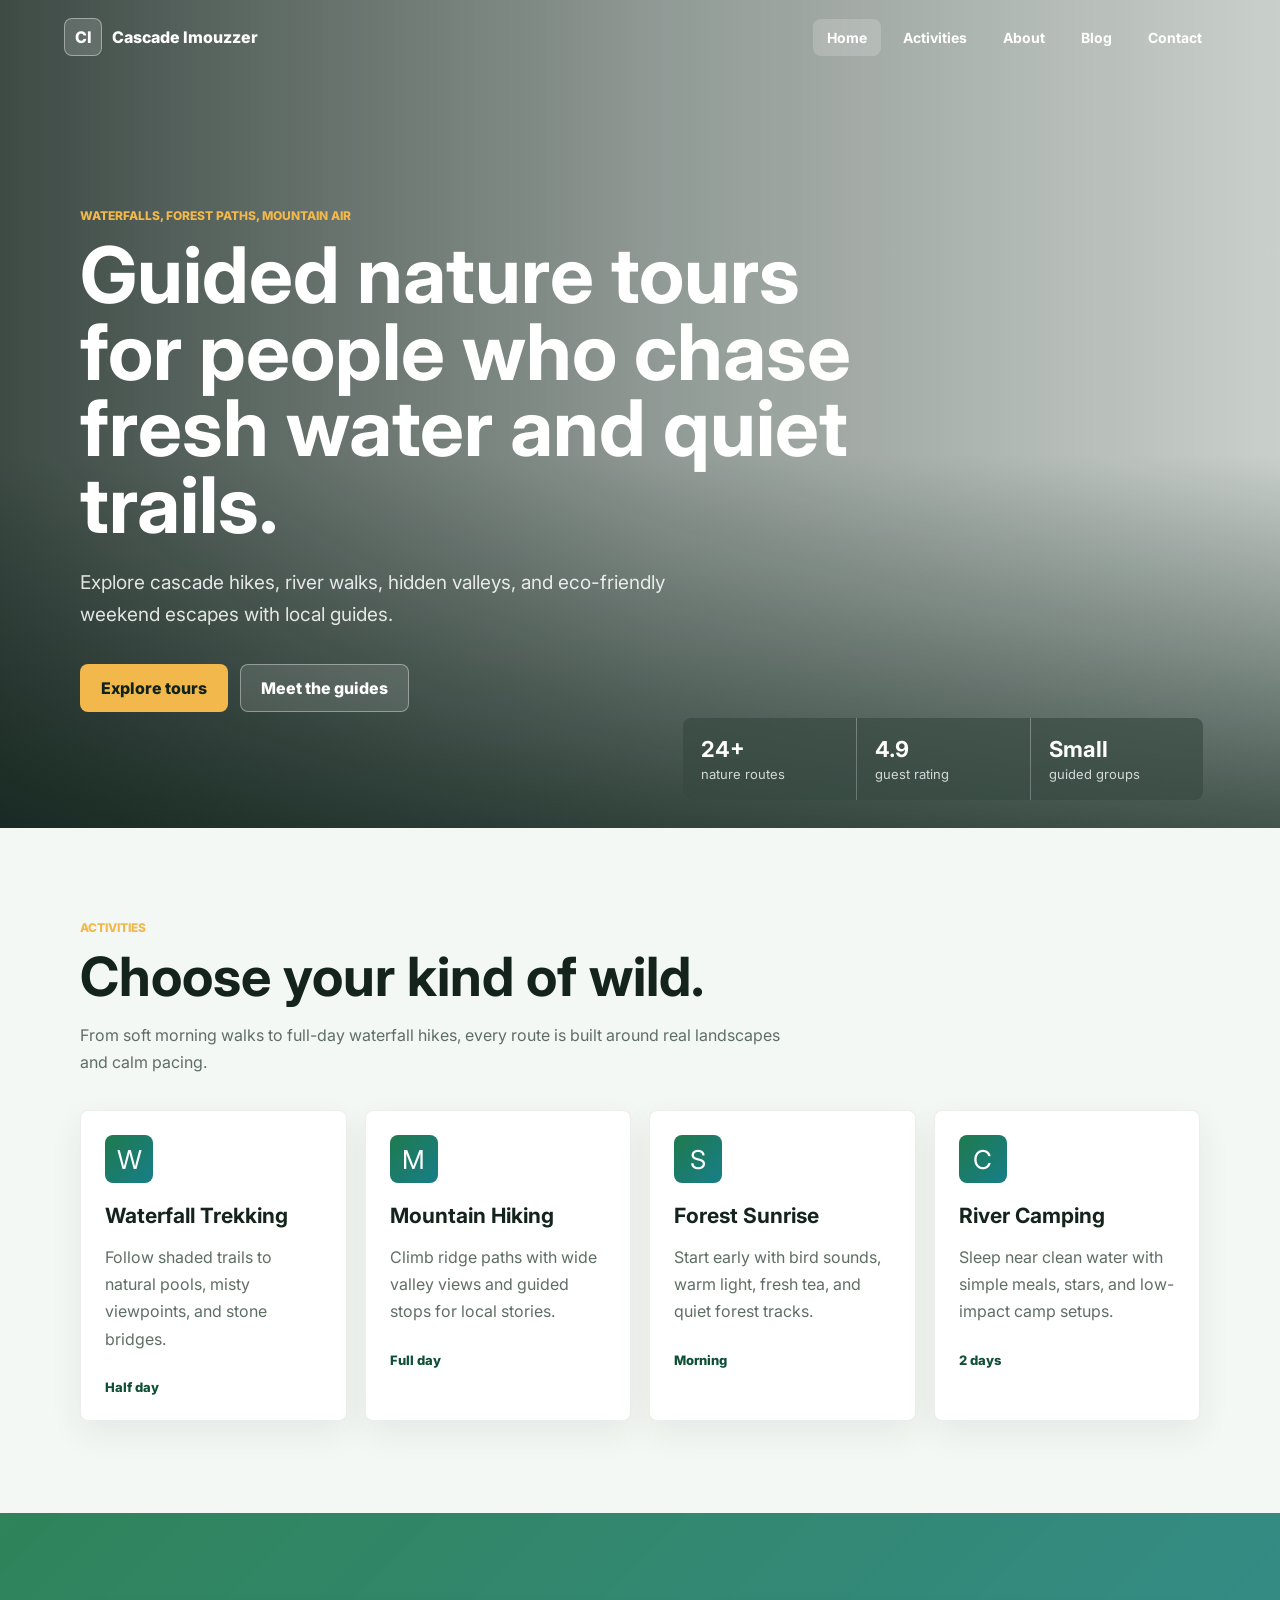
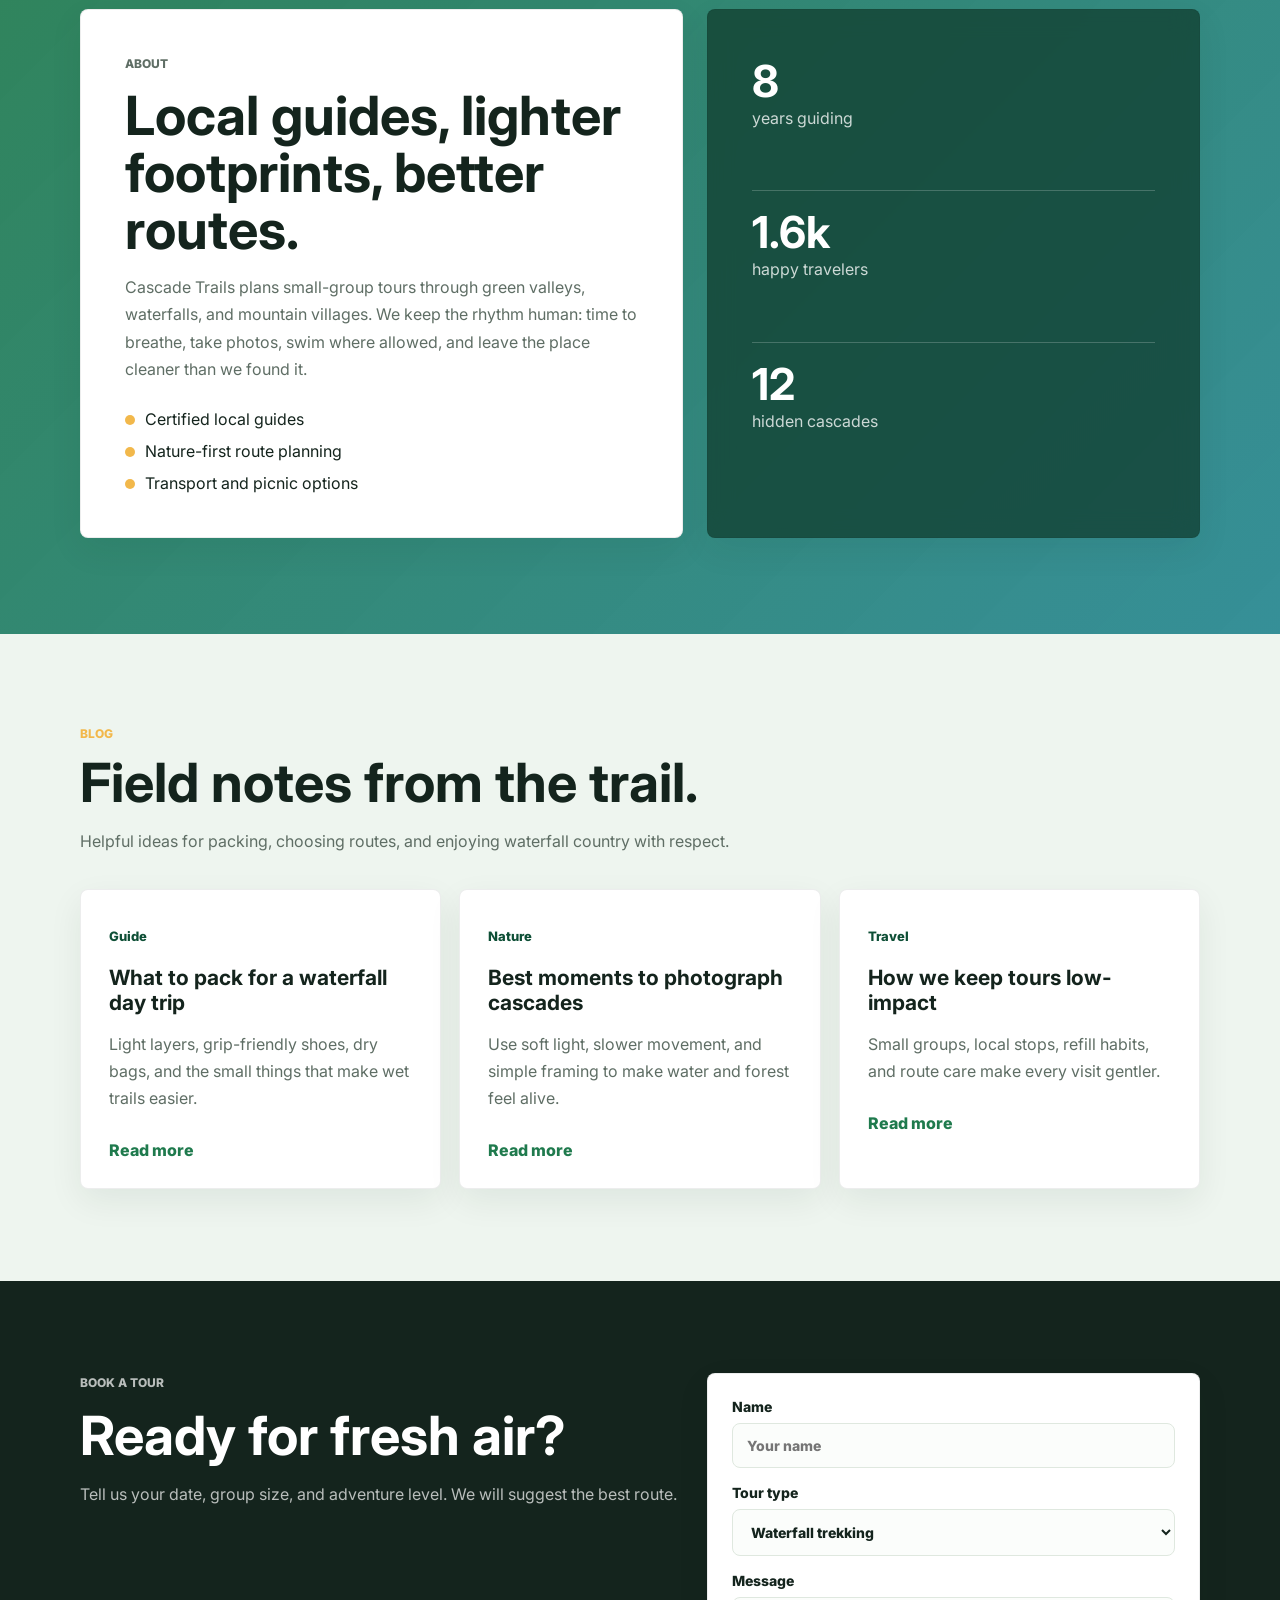
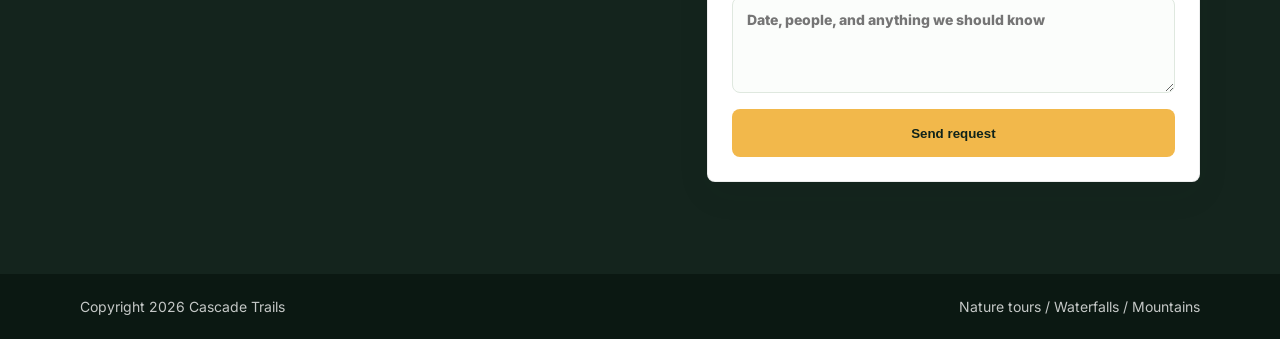
==== commit 25dbb482: "Add Google site verification meta tag Added Google site verification meta tag for SEO." ====
--- a/index.html
+++ b/index.html
@@ -4,6 +4,7 @@
   <meta charset="UTF-8">
   <meta name="viewport" content="width=device-width, initial-scale=1.0">
   <title>Cascade Imouzzer | Nature Tours</title>
+  <meta name="google-site-verification" content="tZChnOWWjFOkHCOC-yRTiEib2QC-1uVaO9GS7jV3dhE" />
   <link rel="preconnect" href="https://fonts.googleapis.com">
   <link rel="preconnect" href="https://fonts.gstatic.com" crossorigin>
   <link href="https://fonts.googleapis.com/css2?family=Inter:wght@400;500;600;700;800&display=swap" rel="stylesheet">
--- a/styles.css
+++ b/styles.css
@@ -24,6 +24,7 @@
   font-family: "Inter", Arial, sans-serif;
   color: var(--ink);
   background: var(--mist);
+  overflow-x: hidden;
 }
 
 a {
@@ -68,6 +69,11 @@
   gap: 10px;
   font-weight: 800;
   letter-spacing: 0;
+  transition: transform 220ms ease;
+}
+
+.brand:hover {
+  transform: translateY(-2px);
 }
 
 .brand-mark {
@@ -78,6 +84,7 @@
   border: 1px solid rgba(255, 255, 255, 0.4);
   border-radius: 8px;
   background: rgba(255, 255, 255, 0.15);
+  animation: softPulse 3.8s ease-in-out infinite;
 }
 
 .site-header.scrolled .brand-mark {
@@ -95,6 +102,11 @@
   border-radius: 8px;
   font-weight: 700;
   font-size: 14px;
+  transition: background 180ms ease, transform 180ms ease;
+}
+
+.main-nav a:hover {
+  transform: translateY(-2px);
 }
 
 .main-nav a:hover,
@@ -177,6 +189,8 @@
 .hero-media {
   background: url("assets/waterfall-hero.png") center / cover no-repeat;
   transform: scale(1.03);
+  animation: slowDrift 18s ease-in-out infinite alternate;
+  will-change: transform;
 }
 
 .hero-overlay {
@@ -189,6 +203,7 @@
   position: relative;
   z-index: 2;
   padding-top: 92px;
+  animation: riseIn 850ms ease both;
 }
 
 .eyebrow {
@@ -239,6 +254,12 @@
   border-radius: 8px;
   font-weight: 800;
   cursor: pointer;
+  transition: transform 180ms ease, box-shadow 180ms ease, background 180ms ease;
+}
+
+.btn:hover {
+  transform: translateY(-3px);
+  box-shadow: 0 14px 28px rgba(10, 27, 19, 0.18);
 }
 
 .btn.primary {
@@ -265,6 +286,7 @@
   border-radius: 8px;
   background: rgba(255, 255, 255, 0.22);
   backdrop-filter: blur(16px);
+  animation: riseIn 1050ms 180ms ease both;
 }
 
 .trip-strip div {
@@ -391,6 +413,18 @@
   border-radius: 8px;
   background: var(--white);
   box-shadow: 0 12px 34px rgba(20, 36, 29, 0.07);
+  transition: transform 220ms ease, box-shadow 220ms ease, border-color 220ms ease;
+}
+
+.activity-card:hover,
+.post-card:hover,
+.booking-form:hover,
+.about-panel:hover,
+.stats-panel:hover,
+.route-card:hover {
+  transform: translateY(-8px);
+  border-color: rgba(31, 122, 77, 0.22);
+  box-shadow: 0 22px 55px rgba(20, 36, 29, 0.14);
 }
 
 .activity-card {
@@ -407,6 +441,11 @@
   color: var(--white);
   background: linear-gradient(135deg, var(--leaf), var(--water));
   font-size: 26px;
+  transition: transform 260ms ease;
+}
+
+.activity-card:hover .activity-icon {
+  transform: rotate(-6deg) scale(1.06);
 }
 
 .activity-card h3,
@@ -429,6 +468,71 @@
   background:
     linear-gradient(135deg, rgba(31, 122, 77, 0.92), rgba(23, 126, 137, 0.86)),
     url("assets/waterfall-hero.png") center / cover fixed;
+}
+
+.reveal {
+  opacity: 0;
+  transform: translateY(34px);
+  transition: opacity 720ms ease, transform 720ms ease;
+}
+
+.reveal.visible {
+  opacity: 1;
+  transform: translateY(0);
+}
+
+.page-hero .container {
+  animation: riseIn 800ms ease both;
+}
+
+.page-hero::before {
+  animation: slowDrift 20s ease-in-out infinite alternate;
+}
+
+@keyframes riseIn {
+  from {
+    opacity: 0;
+    transform: translateY(26px);
+  }
+  to {
+    opacity: 1;
+    transform: translateY(0);
+  }
+}
+
+@keyframes slowDrift {
+  from {
+    transform: scale(1.04) translate3d(-10px, -6px, 0);
+  }
+  to {
+    transform: scale(1.1) translate3d(14px, 8px, 0);
+  }
+}
+
+@keyframes softPulse {
+  0%,
+  100% {
+    box-shadow: 0 0 0 0 rgba(242, 184, 75, 0);
+  }
+  50% {
+    box-shadow: 0 0 0 8px rgba(242, 184, 75, 0.16);
+  }
+}
+
+@media (prefers-reduced-motion: reduce) {
+  *,
+  *::before,
+  *::after {
+    animation-duration: 0.01ms !important;
+    animation-iteration-count: 1 !important;
+    scroll-behavior: auto !important;
+    transition-duration: 0.01ms !important;
+  }
+
+  .reveal {
+    opacity: 1;
+    transform: none;
+  }
 }
 
 .about-layout,
